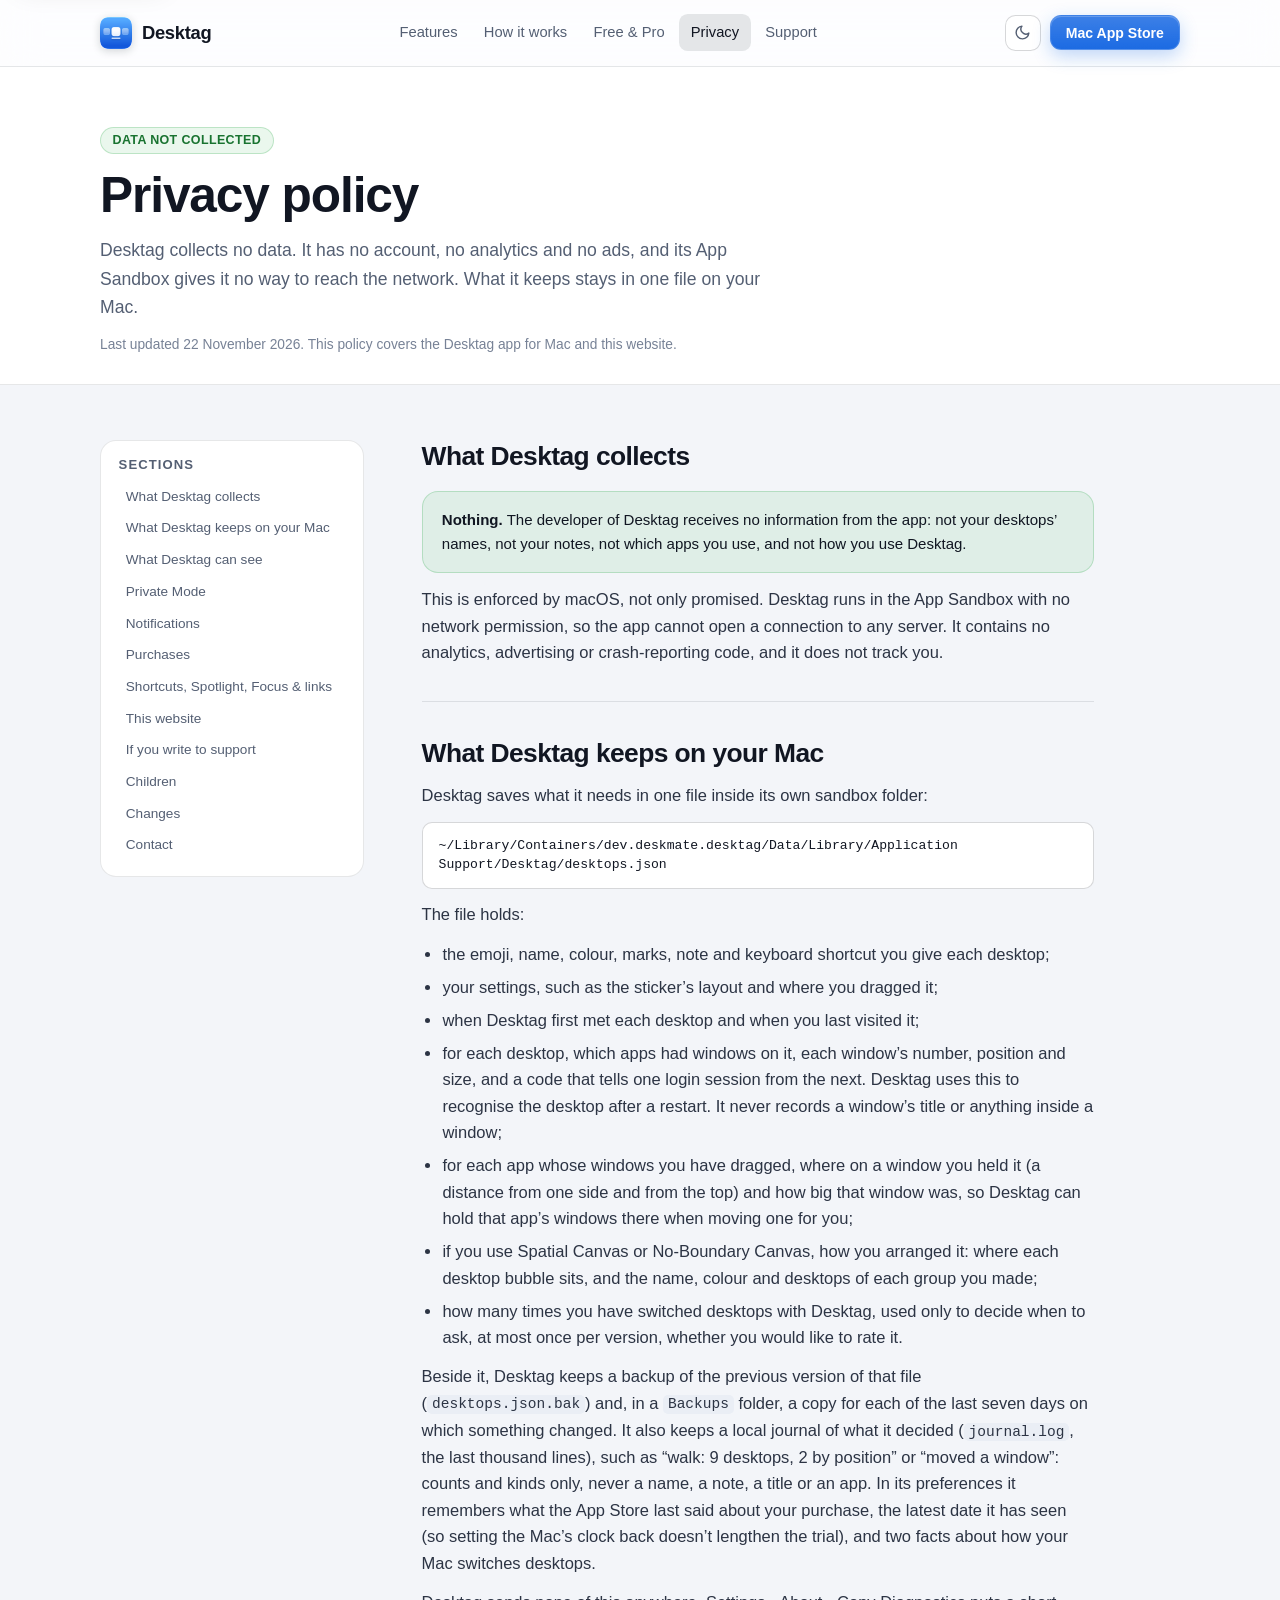
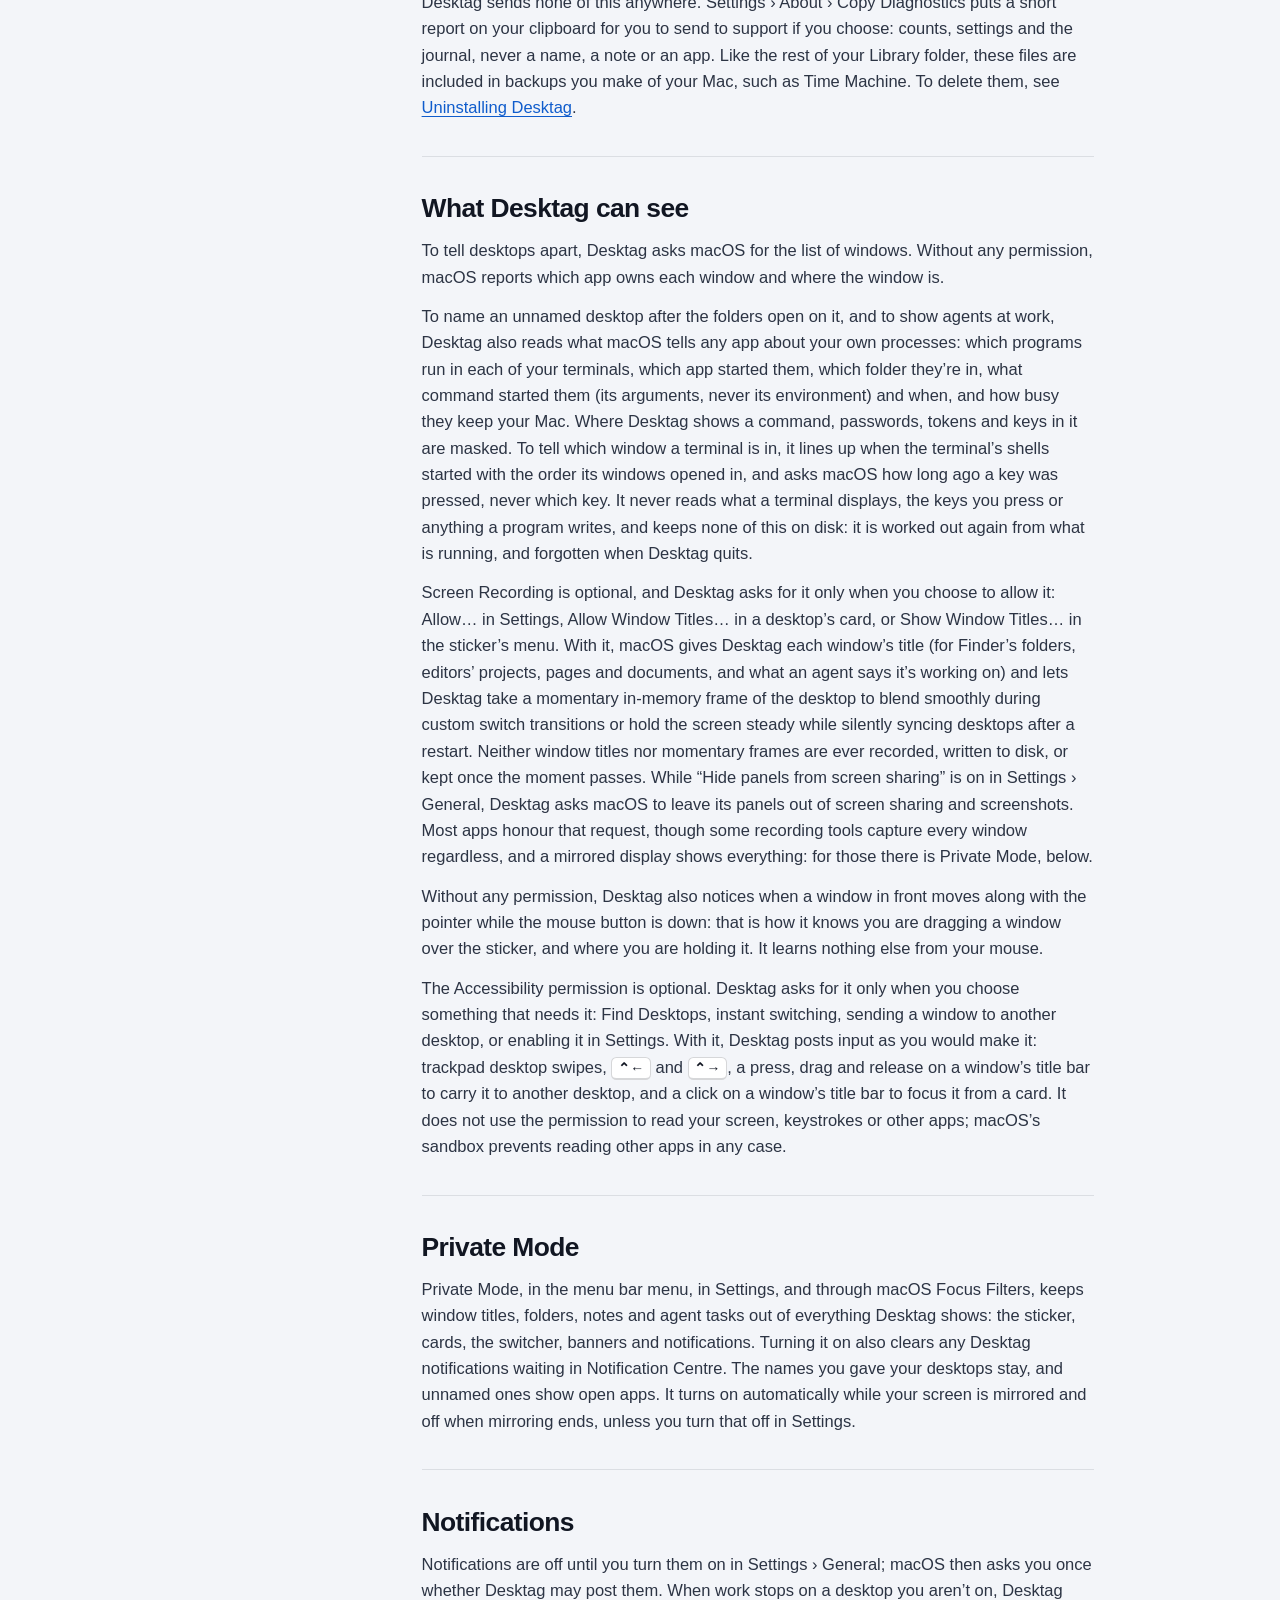
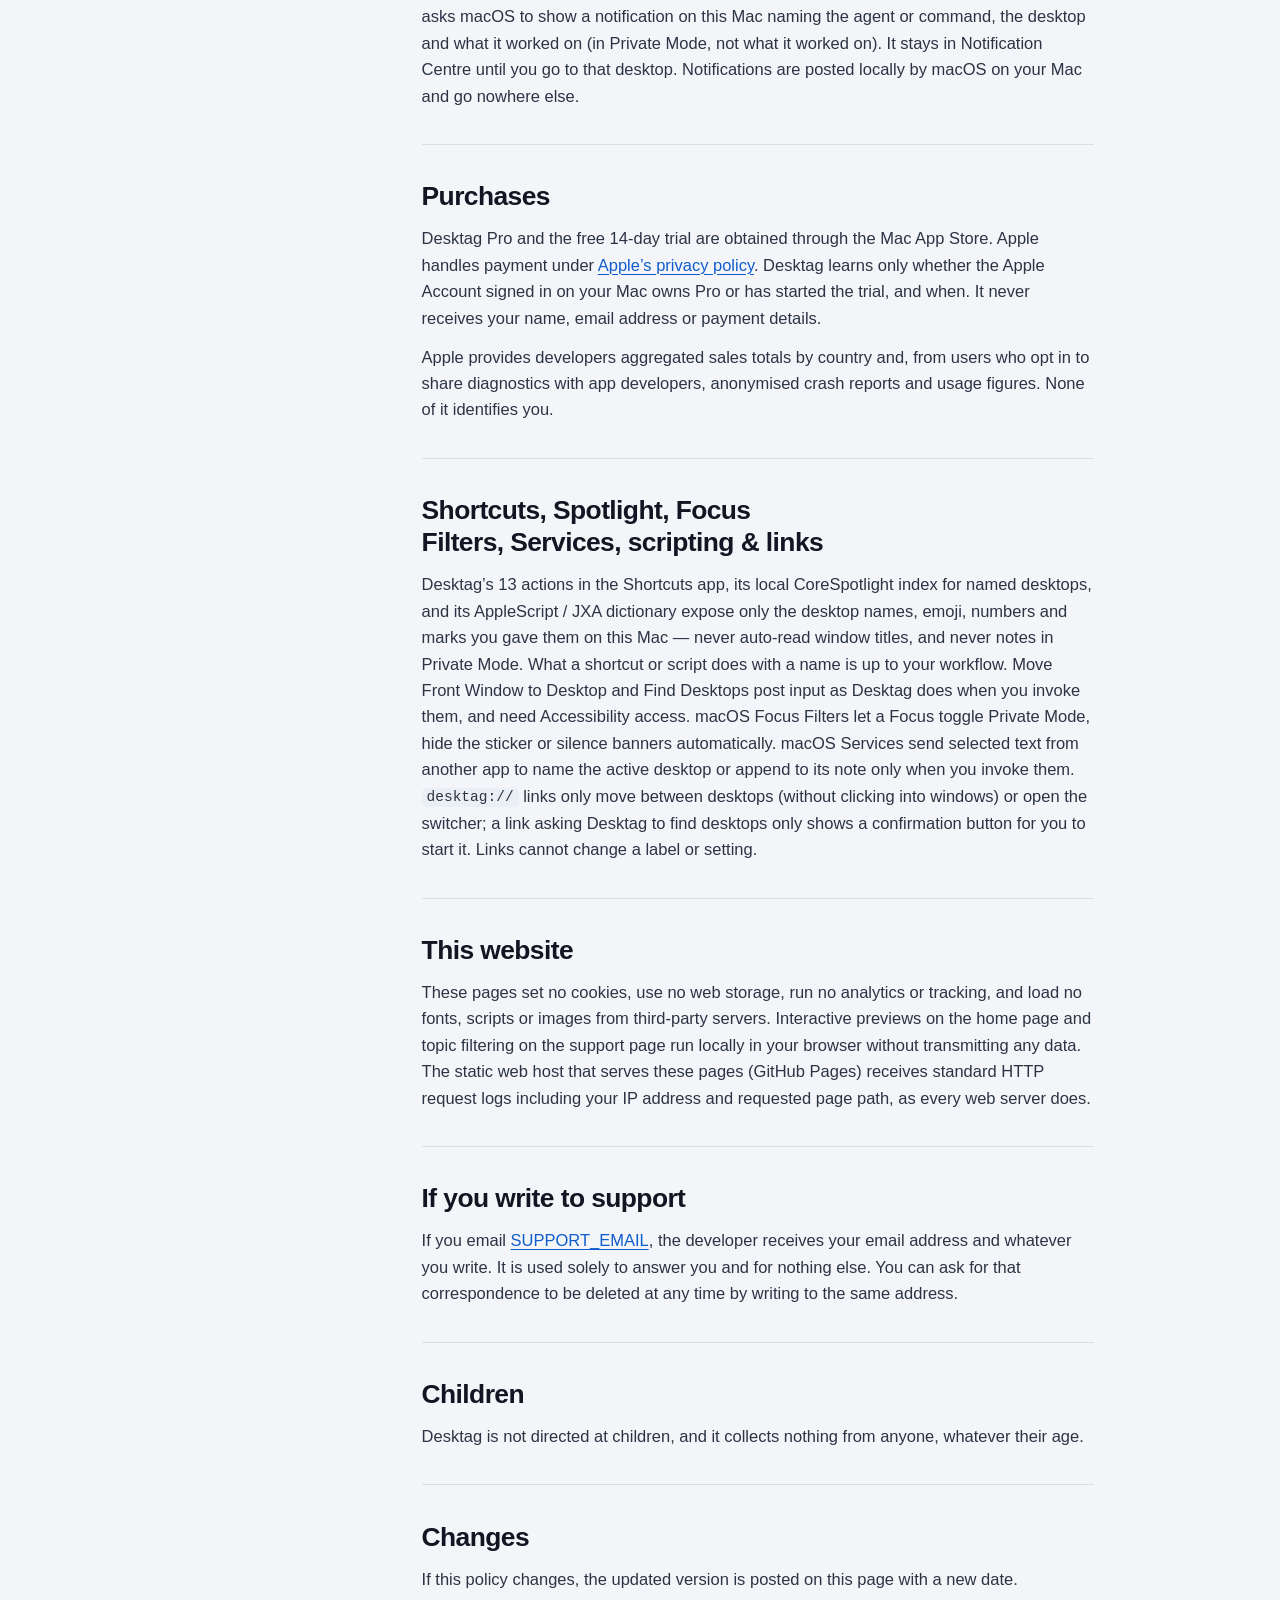
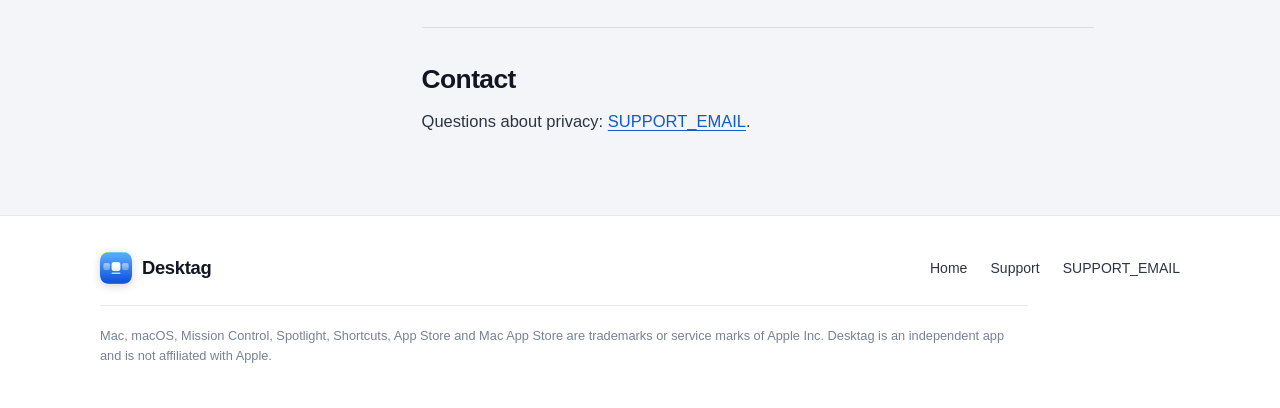
==== privacy.html @ 2c7b9ea5 "Initial Desktag marketing website for GitHub Pages" ====
<!doctype html>
<html lang="en-GB">
<head>
<meta charset="utf-8">
<meta name="viewport" content="width=device-width, initial-scale=1">
<title>Privacy policy — Desktag</title>
<meta name="description" content="Desktag collects no data. It runs in the macOS App Sandbox with no network permission; everything it keeps stays in one file on your Mac, and purchases are handled by Apple.">
<meta property="og:type" content="website">
<meta property="og:url" content="SITE_URL/privacy.html">
<meta property="og:title" content="Privacy policy — Desktag">
<meta property="og:description" content="Desktag collects no data. What it keeps stays on your Mac, and purchases are handled by Apple.">
<meta property="og:image" content="SITE_URL/assets/og.jpg">
<meta property="og:image:width" content="1200">
<meta property="og:image:height" content="630">
<meta name="twitter:card" content="summary_large_image">
<link rel="canonical" href="SITE_URL/privacy.html">
<link rel="icon" type="image/png" href="assets/favicon.png">
<link rel="apple-touch-icon" href="assets/apple-touch-icon.png">
<link rel="stylesheet" href="assets/css/styles.css">
</head>
<body>
<a class="skip-link" href="#main">Skip to content</a>

<header class="site-header">
  <div class="wrap header-inner">
    <a class="brand" href="index.html">
      <img src="assets/icon.png" alt="" width="32" height="32">
      <span>Desktag</span>
    </a>

    <nav class="site-nav" aria-label="Primary" data-site-nav>
      <ul>
        <li><a href="index.html#features">Features</a></li>
        <li><a href="index.html#how">How it works</a></li>
        <li><a href="index.html#pro">Free &amp; Pro</a></li>
        <li><a href="privacy.html" aria-current="page">Privacy</a></li>
        <li><a href="support.html">Support</a></li>
      </ul>
    </nav>

    <div class="header-actions">
      <button type="button" class="icon-btn" data-theme-toggle aria-label="Switch appearance"></button>
      <a class="btn btn-primary btn-sm header-cta" href="APP_STORE_URL">Mac App Store</a>
      <button type="button" class="icon-btn nav-toggle" data-nav-toggle aria-expanded="false" aria-label="Toggle menu">
        <svg width="18" height="18" viewBox="0 0 24 24" fill="none" stroke="currentColor" stroke-width="2" stroke-linecap="round" aria-hidden="true">
          <path d="M4 7h16M4 12h16M4 17h16"/>
        </svg>
      </button>
    </div>
  </div>
</header>

<main id="main">
  <section class="doc-hero">
    <div class="wrap">
      <div class="eyebrow-row">
        <span class="pill pill-free">Data Not Collected</span>
      </div>
      <h1>Privacy policy</h1>
      <p class="doc-lede">Desktag collects no data. It has no account, no analytics and no ads, and its App Sandbox gives it no way to reach the network. What it keeps stays in one file on your Mac.</p>
      <p class="doc-dated">Last updated 22 November 2026. This policy covers the Desktag app for Mac and this website.</p>
    </div>
  </section>

  <div class="wrap doc-layout">
    <aside class="doc-sidebar" aria-labelledby="privacy-toc">
      <h2 id="privacy-toc">Sections</h2>
      <ul>
        <li><a href="#collects">What Desktag collects</a></li>
        <li><a href="#keeps">What Desktag keeps on your Mac</a></li>
        <li><a href="#sees">What Desktag can see</a></li>
        <li><a href="#private-mode">Private Mode</a></li>
        <li><a href="#notifications">Notifications</a></li>
        <li><a href="#purchases">Purchases</a></li>
        <li><a href="#shortcuts">Shortcuts, Spotlight, Focus &amp; links</a></li>
        <li><a href="#website">This website</a></li>
        <li><a href="#email">If you write to support</a></li>
        <li><a href="#children">Children</a></li>
        <li><a href="#changes">Changes</a></li>
        <li><a href="#contact">Contact</a></li>
      </ul>
    </aside>

    <div class="prose">

      <section class="prose-section" id="collects">
        <h2>What Desktag collects</h2>
        <div class="callout-box">
          <strong>Nothing.</strong> The developer of Desktag receives no information from the app: not your desktops’ names, not your notes, not which apps you use, and not how you use Desktag.
        </div>
        <p>This is enforced by macOS, not only promised. Desktag runs in the App Sandbox with no network permission, so the app cannot open a connection to any server. It contains no analytics, advertising or crash-reporting code, and it does not track you.</p>
      </section>

      <section class="prose-section" id="keeps">
        <h2>What Desktag keeps on your Mac</h2>
        <p>Desktag saves what it needs in one file inside its own sandbox folder:</p>
        <code class="code-path">~/Library/Containers/dev.deskmate.desktag/Data/Library/Application Support/Desktag/desktops.json</code>
        <p>The file holds:</p>
        <ul>
          <li>the emoji, name, colour, marks, note and keyboard shortcut you give each desktop;</li>
          <li>your settings, such as the sticker’s layout and where you dragged it;</li>
          <li>when Desktag first met each desktop and when you last visited it;</li>
          <li>for each desktop, which apps had windows on it, each window’s number, position and size, and a code that tells one login session from the next. Desktag uses this to recognise the desktop after a restart. It never records a window’s title or anything inside a window;</li>
          <li>for each app whose windows you have dragged, where on a window you held it (a distance from one side and from the top) and how big that window was, so Desktag can hold that app’s windows there when moving one for you;</li>
          <li>if you use Spatial Canvas or No-Boundary Canvas, how you arranged it: where each desktop bubble sits, and the name, colour and desktops of each group you made;</li>
          <li>how many times you have switched desktops with Desktag, used only to decide when to ask, at most once per version, whether you would like to rate it.</li>
        </ul>
        <p>Beside it, Desktag keeps a backup of the previous version of that file (<code>desktops.json.bak</code>) and, in a <code>Backups</code> folder, a copy for each of the last seven days on which something changed. It also keeps a local journal of what it decided (<code>journal.log</code>, the last thousand lines), such as “walk: 9 desktops, 2 by position” or “moved a window”: counts and kinds only, never a name, a note, a title or an app. In its preferences it remembers what the App Store last said about your purchase, the latest date it has seen (so setting the Mac’s clock back doesn’t lengthen the trial), and two facts about how your Mac switches desktops.</p>
        <p>Desktag sends none of this anywhere. Settings › About › Copy Diagnostics puts a short report on your clipboard for you to send to support if you choose: counts, settings and the journal, never a name, a note or an app. Like the rest of your Library folder, these files are included in backups you make of your Mac, such as Time Machine. To delete them, see <a href="support.html#uninstall">Uninstalling Desktag</a>.</p>
      </section>

      <section class="prose-section" id="sees">
        <h2>What Desktag can see</h2>
        <p>To tell desktops apart, Desktag asks macOS for the list of windows. Without any permission, macOS reports which app owns each window and where the window is.</p>
        <p>To name an unnamed desktop after the folders open on it, and to show agents at work, Desktag also reads what macOS tells any app about your own processes: which programs run in each of your terminals, which app started them, which folder they’re in, what command started them (its arguments, never its environment) and when, and how busy they keep your Mac. Where Desktag shows a command, passwords, tokens and keys in it are masked. To tell which window a terminal is in, it lines up when the terminal’s shells started with the order its windows opened in, and asks macOS how long ago a key was pressed, never which key. It never reads what a terminal displays, the keys you press or anything a program writes, and keeps none of this on disk: it is worked out again from what is running, and forgotten when Desktag quits.</p>
        <p>Screen Recording is optional, and Desktag asks for it only when you choose to allow it: Allow… in Settings, Allow Window Titles… in a desktop’s card, or Show Window Titles… in the sticker’s menu. With it, macOS gives Desktag each window’s title (for Finder’s folders, editors’ projects, pages and documents, and what an agent says it’s working on) and lets Desktag take a momentary in-memory frame of the desktop to blend smoothly during custom switch transitions or hold the screen steady while silently syncing desktops after a restart. Neither window titles nor momentary frames are ever recorded, written to disk, or kept once the moment passes. While “Hide panels from screen sharing” is on in Settings › General, Desktag asks macOS to leave its panels out of screen sharing and screenshots. Most apps honour that request, though some recording tools capture every window regardless, and a mirrored display shows everything: for those there is Private Mode, below.</p>
        <p>Without any permission, Desktag also notices when a window in front moves along with the pointer while the mouse button is down: that is how it knows you are dragging a window over the sticker, and where you are holding it. It learns nothing else from your mouse.</p>
        <p>The Accessibility permission is optional. Desktag asks for it only when you choose something that needs it: Find Desktops, instant switching, sending a window to another desktop, or enabling it in Settings. With it, Desktag posts input as you would make it: trackpad desktop swipes, <kbd>⌃←</kbd> and <kbd>⌃→</kbd>, a press, drag and release on a window’s title bar to carry it to another desktop, and a click on a window’s title bar to focus it from a card. It does not use the permission to read your screen, keystrokes or other apps; macOS’s sandbox prevents reading other apps in any case.</p>
      </section>

      <section class="prose-section" id="private-mode">
        <h2>Private Mode</h2>
        <p>Private Mode, in the menu bar menu, in Settings, and through macOS Focus Filters, keeps window titles, folders, notes and agent tasks out of everything Desktag shows: the sticker, cards, the switcher, banners and notifications. Turning it on also clears any Desktag notifications waiting in Notification Centre. The names you gave your desktops stay, and unnamed ones show open apps. It turns on automatically while your screen is mirrored and off when mirroring ends, unless you turn that off in Settings.</p>
      </section>

      <section class="prose-section" id="notifications">
        <h2>Notifications</h2>
        <p>Notifications are off until you turn them on in Settings › General; macOS then asks you once whether Desktag may post them. When work stops on a desktop you aren’t on, Desktag asks macOS to show a notification on this Mac naming the agent or command, the desktop and what it worked on (in Private Mode, not what it worked on). It stays in Notification Centre until you go to that desktop. Notifications are posted locally by macOS on your Mac and go nowhere else.</p>
      </section>

      <section class="prose-section" id="purchases">
        <h2>Purchases</h2>
        <p>Desktag Pro and the free 14-day trial are obtained through the Mac App Store. Apple handles payment under <a href="https://www.apple.com/legal/privacy/">Apple’s privacy policy</a>. Desktag learns only whether the Apple Account signed in on your Mac owns Pro or has started the trial, and when. It never receives your name, email address or payment details.</p>
        <p>Apple provides developers aggregated sales totals by country and, from users who opt in to share diagnostics with app developers, anonymised crash reports and usage figures. None of it identifies you.</p>
      </section>

      <section class="prose-section" id="shortcuts">
        <h2>Shortcuts, Spotlight, Focus Filters, Services, scripting &amp; links</h2>
        <p>Desktag’s 13 actions in the Shortcuts app, its local CoreSpotlight index for named desktops, and its AppleScript / JXA dictionary expose only the desktop names, emoji, numbers and marks you gave them on this Mac — never auto-read window titles, and never notes in Private Mode. What a shortcut or script does with a name is up to your workflow. Move Front Window to Desktop and Find Desktops post input as Desktag does when you invoke them, and need Accessibility access. macOS Focus Filters let a Focus toggle Private Mode, hide the sticker or silence banners automatically. macOS Services send selected text from another app to name the active desktop or append to its note only when you invoke them. <code>desktag://</code> links only move between desktops (without clicking into windows) or open the switcher; a link asking Desktag to find desktops only shows a confirmation button for you to start it. Links cannot change a label or setting.</p>
      </section>

      <section class="prose-section" id="website">
        <h2>This website</h2>
        <p>These pages set no cookies, use no web storage, run no analytics or tracking, and load no fonts, scripts or images from third-party servers. Interactive previews on the home page and topic filtering on the support page run locally in your browser without transmitting any data. The static web host that serves these pages (GitHub Pages) receives standard HTTP request logs including your IP address and requested page path, as every web server does.</p>
      </section>

      <section class="prose-section" id="email">
        <h2>If you write to support</h2>
        <p>If you email <a href="mailto:SUPPORT_EMAIL">SUPPORT_EMAIL</a>, the developer receives your email address and whatever you write. It is used solely to answer you and for nothing else. You can ask for that correspondence to be deleted at any time by writing to the same address.</p>
      </section>

      <section class="prose-section" id="children">
        <h2>Children</h2>
        <p>Desktag is not directed at children, and it collects nothing from anyone, whatever their age.</p>
      </section>

      <section class="prose-section" id="changes">
        <h2>Changes</h2>
        <p>If this policy changes, the updated version is posted on this page with a new date.</p>
      </section>

      <section class="prose-section" id="contact">
        <h2>Contact</h2>
        <p>Questions about privacy: <a href="mailto:SUPPORT_EMAIL">SUPPORT_EMAIL</a>.</p>
      </section>

    </div>
  </div>
</main>

<footer class="site-footer">
  <div class="wrap">
    <div class="footer-top">
      <a class="brand" href="index.html">
        <img src="assets/icon.png" alt="" width="28" height="28">
        <span>Desktag</span>
      </a>
      <ul class="footer-links">
        <li><a href="index.html">Home</a></li>
        <li><a href="support.html">Support</a></li>
        <li><a href="mailto:SUPPORT_EMAIL">SUPPORT_EMAIL</a></li>
      </ul>
    </div>
    <p class="footer-legal">
      Mac, macOS, Mission Control, Spotlight, Shortcuts, App Store and Mac App Store are trademarks or service marks of Apple Inc. Desktag is an independent app and is not affiliated with Apple.
    </p>
  </div>
</footer>

<script src="assets/js/main.js" defer></script>
</body>
</html>
---- assets/css/styles.css ----
/* Desktag Marketing Site — Native macOS design system.
   Zero external fonts, zero external scripts, zero tracking.
   Palette calibrated directly from App/UI/Theme.swift (WCAG AA+ contrast). */

:root {
  color-scheme: light dark;

  /* Core surfaces — Light studio appearance */
  --bg: #f3f5f9;
  --bg-subtle: #eaeef5;
  --surface: #ffffff;
  --surface-elevated: rgba(255, 255, 255, 0.88);
  --glass: rgba(255, 255, 255, 0.82);
  --glass-strong: rgba(250, 251, 254, 0.92);
  --ink: #111622;
  --ink-soft: #2c3444;
  --muted: #545f73;
  --faint: #778296;
  --line: rgba(17, 22, 34, 0.10);
  --line-strong: rgba(17, 22, 34, 0.17);
  --rim-top: rgba(255, 255, 255, 0.85);
  --shadow-sm: 0 1px 2px rgba(15, 23, 42, 0.05), 0 4px 12px rgba(15, 23, 42, 0.05);
  --shadow-md: 0 8px 28px rgba(15, 23, 42, 0.09), 0 1px 3px rgba(15, 23, 42, 0.06);
  --shadow-lg: 0 22px 60px rgba(15, 23, 42, 0.16), 0 4px 16px rgba(15, 23, 42, 0.08);

  /* Brand & interactive tokens */
  --brand: #2980f5;
  --brand-lit: #1c6be3;
  --brand-hover: #1459c7;
  --brand-text: #0f5ccc;
  --brand-wash: rgba(41, 128, 245, 0.09);
  --brand-border: rgba(41, 128, 245, 0.24);
  --green-wash: rgba(56, 173, 84, 0.10);
  --green-border: rgba(56, 173, 84, 0.26);
  --green-text: #197330;

  /* Exact 9 Desktag desktop colours (App/UI/Theme.swift) */
  --c-red: #eb423d;     --lit-red: #cc2926;
  --c-orange: #f58521;  --lit-orange: #c44a03;
  --c-yellow: #edb81a;  --lit-yellow: #f0ba1f;
  --c-green: #38ad54;   --lit-green: #1a8036;
  --c-mint: #1ab3a3;    --lit-mint: #057d70;
  --c-blue: #2980f5;    --lit-blue: #1c6be3;
  --c-indigo: #5e5cdb;  --lit-indigo: #544fd4;
  --c-purple: #a357db;  --lit-purple: #8c40c9;
  --c-pink: #ed4d8f;    --lit-pink: #c9296e;

  /* Typography — Apple-first native stack */
  --font-ui: -apple-system, BlinkMacSystemFont, "SF Pro Text", "Segoe UI", Roboto, "Helvetica Neue", Arial, sans-serif;
  --font-display: ui-rounded, "SF Pro Rounded", -apple-system, BlinkMacSystemFont, "SF Pro Display", "Segoe UI", sans-serif;
  --font-mono: ui-monospace, "SF Mono", Menlo, Consolas, monospace;

  /* Layout rhythm */
  --container: 72rem;
  --measure: 42rem;
  --gutter: clamp(1.15rem, 4vw, 2.25rem);
  --radius-sm: 0.625rem;
  --radius-md: 1rem;
  --radius-lg: 1.375rem;
  --radius-xl: 1.75rem;
}

@media (prefers-color-scheme: dark) {
  :root:not([data-theme="light"]) {
    --bg: #0b0e14;
    --bg-subtle: #111620;
    --surface: #141a24;
    --surface-elevated: rgba(24, 31, 44, 0.88);
    --glass: rgba(18, 22, 30, 0.80);
    --glass-strong: rgba(20, 25, 35, 0.92);
    --ink: #f1f4f9;
    --ink-soft: #d5dce7;
    --muted: #98a4b8;
    --faint: #738096;
    --line: rgba(255, 255, 255, 0.10);
    --line-strong: rgba(255, 255, 255, 0.18);
    --rim-top: rgba(255, 255, 255, 0.16);
    --shadow-sm: 0 1px 2px rgba(0, 0, 0, 0.35), 0 4px 12px rgba(0, 0, 0, 0.25);
    --shadow-md: 0 12px 32px rgba(0, 0, 0, 0.42), 0 2px 6px rgba(0, 0, 0, 0.28);
    --shadow-lg: 0 28px 70px rgba(0, 0, 0, 0.58), 0 6px 20px rgba(0, 0, 0, 0.35);

    --brand-text: #78b0ff;
    --brand-wash: rgba(41, 128, 245, 0.15);
    --brand-border: rgba(120, 176, 255, 0.28);
    --green-wash: rgba(56, 173, 84, 0.15);
    --green-border: rgba(115, 217, 133, 0.26);
    --green-text: #73d985;
  }
}

:root[data-theme="dark"] {
  color-scheme: dark;
  --bg: #0b0e14;
  --bg-subtle: #111620;
  --surface: #141a24;
  --surface-elevated: rgba(24, 31, 44, 0.88);
  --glass: rgba(18, 22, 30, 0.80);
  --glass-strong: rgba(20, 25, 35, 0.92);
  --ink: #f1f4f9;
  --ink-soft: #d5dce7;
  --muted: #98a4b8;
  --faint: #738096;
  --line: rgba(255, 255, 255, 0.10);
  --line-strong: rgba(255, 255, 255, 0.18);
  --rim-top: rgba(255, 255, 255, 0.16);
  --shadow-sm: 0 1px 2px rgba(0, 0, 0, 0.35), 0 4px 12px rgba(0, 0, 0, 0.25);
  --shadow-md: 0 12px 32px rgba(0, 0, 0, 0.42), 0 2px 6px rgba(0, 0, 0, 0.28);
  --shadow-lg: 0 28px 70px rgba(0, 0, 0, 0.58), 0 6px 20px rgba(0, 0, 0, 0.35);

  --brand-text: #78b0ff;
  --brand-wash: rgba(41, 128, 245, 0.15);
  --brand-border: rgba(120, 176, 255, 0.28);
  --green-wash: rgba(56, 173, 84, 0.15);
  --green-border: rgba(115, 217, 133, 0.26);
  --green-text: #73d985;
}

:root[data-theme="light"] {
  color-scheme: light;
}

/* Base reset */

*,
*::before,
*::after {
  box-sizing: border-box;
}

html {
  font-size: 100%;
  -webkit-text-size-adjust: 100%;
  text-size-adjust: 100%;
  scroll-behavior: smooth;
  scroll-padding-top: 5.25rem;
}

body {
  margin: 0;
  background: var(--bg);
  color: var(--ink);
  font-family: var(--font-ui);
  font-size: 1.03125rem;
  line-height: 1.6;
  -webkit-font-smoothing: antialiased;
  -moz-osx-font-smoothing: grayscale;
  overflow-x: clip;
}

h1, h2, h3, h4 {
  font-family: var(--font-display);
  font-weight: 700;
  line-height: 1.1;
  letter-spacing: -0.022em;
  margin: 0;
  color: var(--ink);
  text-wrap: balance;
}

p, ul, ol, dl, figure, table, blockquote {
  margin: 0;
}

img {
  max-width: 100%;
  display: block;
}

a {
  color: var(--brand-text);
  text-underline-offset: 0.2em;
  text-decoration-thickness: 0.06em;
}
a:hover {
  text-decoration-thickness: 0.12em;
}

button {
  font: inherit;
  color: inherit;
}

:focus-visible {
  outline: 2.5px solid var(--brand);
  outline-offset: 3px;
  border-radius: 6px;
}

kbd {
  display: inline-block;
  font-family: var(--font-display);
  font-size: 0.84em;
  font-weight: 600;
  line-height: 1.25;
  padding: 0.1em 0.42em;
  border: 1px solid var(--line-strong);
  border-bottom-width: 2px;
  border-radius: 0.4em;
  background: var(--surface);
  color: var(--ink);
  white-space: nowrap;
}

code {
  font-family: var(--font-mono);
  font-size: 0.88em;
  padding: 0.08em 0.34em;
  border-radius: 0.35em;
  background: var(--bg-subtle);
  overflow-wrap: anywhere;
}

.sr-only {
  position: absolute;
  width: 1px;
  height: 1px;
  margin: -1px;
  padding: 0;
  overflow: hidden;
  clip-path: inset(50%);
  white-space: nowrap;
  border: 0;
}

.skip-link {
  position: fixed;
  left: 1rem;
  top: -4rem;
  z-index: 200;
  padding: 0.6rem 1rem;
  border-radius: var(--radius-sm);
  background: var(--brand-lit);
  color: #fff;
  font-weight: 600;
  text-decoration: none;
  box-shadow: var(--shadow-md);
}
.skip-link:focus {
  top: 0.85rem;
}

.wrap {
  max-width: var(--container);
  margin-inline: auto;
  padding-inline: var(--gutter);
}

.wrap-narrow {
  max-width: 58rem;
  margin-inline: auto;
  padding-inline: var(--gutter);
}

/* Badges & Pills */

.pill {
  display: inline-flex;
  align-items: center;
  gap: 0.4rem;
  max-width: 100%;
  padding: 0.28rem 0.72rem;
  border-radius: 999px;
  font-family: var(--font-display);
  font-size: 0.78rem;
  font-weight: 700;
  letter-spacing: 0.03em;
  text-transform: uppercase;
  line-height: 1.25;
}

.pill-brand {
  background: var(--brand-wash);
  border: 1px solid var(--brand-border);
  color: var(--brand-text);
}

.pill-free {
  background: var(--green-wash);
  border: 1px solid var(--green-border);
  color: var(--green-text);
}

.pill-muted {
  background: var(--surface);
  border: 1px solid var(--line);
  color: var(--muted);
}

.eyebrow-row {
  display: flex;
  flex-wrap: wrap;
  align-items: center;
  gap: 0.55rem;
  margin-bottom: 0.85rem;
}

.eyebrow {
  font-family: var(--font-display);
  font-size: 0.78rem;
  font-weight: 700;
  letter-spacing: 0.09em;
  text-transform: uppercase;
  color: var(--muted);
}

/* Buttons */

.btn {
  display: inline-flex;
  align-items: center;
  justify-content: center;
  gap: 0.52rem;
  padding: 0.8rem 1.35rem;
  border-radius: 0.85rem;
  font-family: var(--font-display);
  font-weight: 700;
  font-size: 0.98rem;
  line-height: 1.15;
  text-decoration: none;
  border: 1px solid transparent;
  cursor: pointer;
  transition: transform 0.14s ease, background-color 0.16s ease, border-color 0.16s ease, box-shadow 0.16s ease;
}
.btn:active {
  transform: scale(0.98);
}

.btn-primary {
  background: linear-gradient(180deg, rgba(255, 255, 255, 0.14), rgba(255, 255, 255, 0)), var(--brand-lit);
  color: #ffffff;
  border-color: rgba(255, 255, 255, 0.14);
  box-shadow: 0 6px 18px rgba(28, 107, 227, 0.28), inset 0 1px 0 rgba(255, 255, 255, 0.22);
}
.btn-primary:hover {
  background: linear-gradient(180deg, rgba(255, 255, 255, 0.18), rgba(255, 255, 255, 0)), var(--brand-hover);
  box-shadow: 0 8px 22px rgba(28, 107, 227, 0.36), inset 0 1px 0 rgba(255, 255, 255, 0.26);
  text-decoration: none;
}

.btn-secondary {
  background: var(--surface);
  color: var(--ink);
  border-color: var(--line-strong);
  box-shadow: var(--shadow-sm);
}
.btn-secondary:hover {
  background: var(--bg-subtle);
  text-decoration: none;
}

.btn-sm {
  padding: 0.52rem 0.95rem;
  font-size: 0.88rem;
  border-radius: 0.7rem;
}

/* Sticky Header */

.site-header {
  position: sticky;
  top: 0;
  z-index: 90;
  background: var(--glass);
  border-bottom: 1px solid var(--line);
}

@supports ((backdrop-filter: blur(1px)) or (-webkit-backdrop-filter: blur(1px))) {
  .site-header {
    -webkit-backdrop-filter: blur(20px) saturate(1.6);
    backdrop-filter: blur(20px) saturate(1.6);
  }
}

.header-inner {
  display: flex;
  align-items: center;
  justify-content: space-between;
  gap: 1rem;
  min-height: 4.1rem;
}

.brand {
  display: inline-flex;
  align-items: center;
  gap: 0.62rem;
  color: var(--ink);
  text-decoration: none;
  font-family: var(--font-display);
  font-weight: 700;
  font-size: 1.15rem;
  letter-spacing: -0.015em;
  flex-shrink: 0;
}
.brand:hover {
  text-decoration: none;
}
.brand img {
  width: 2rem;
  height: 2rem;
  border-radius: 22.5%;
  box-shadow: 0 2px 8px rgba(17, 22, 34, 0.18);
}

.site-nav {
  display: flex;
  align-items: center;
}

.site-nav ul {
  display: flex;
  align-items: center;
  gap: 0.2rem;
  padding: 0;
  list-style: none;
}

.site-nav a {
  display: inline-block;
  padding: 0.42rem 0.72rem;
  border-radius: 0.55rem;
  color: var(--muted);
  font-size: 0.92rem;
  font-weight: 500;
  text-decoration: none;
  transition: color 0.14s ease, background-color 0.14s ease;
}
.site-nav a:hover,
.site-nav a[aria-current="page"] {
  color: var(--ink);
  background: var(--line);
}

.header-actions {
  display: flex;
  align-items: center;
  gap: 0.55rem;
}

.icon-btn {
  display: inline-grid;
  place-items: center;
  width: 2.25rem;
  height: 2.25rem;
  padding: 0;
  border-radius: 0.65rem;
  border: 1px solid var(--line-strong);
  background: var(--surface);
  color: var(--muted);
  cursor: pointer;
  transition: color 0.14s ease, background-color 0.14s ease, border-color 0.14s ease;
}
.icon-btn:hover {
  color: var(--ink);
  background: var(--bg-subtle);
}

.nav-toggle {
  display: none;
}

@media (max-width: 56rem) {
  .site-nav {
    display: none;
    position: absolute;
    inset-inline: 0;
    top: 100%;
    padding: 0.75rem var(--gutter) 1rem;
    background: var(--glass-strong);
    border-bottom: 1px solid var(--line);
    box-shadow: var(--shadow-md);
  }
  .site-nav.is-open {
    display: block;
  }
  .site-nav ul {
    flex-direction: column;
    align-items: stretch;
    gap: 0.2rem;
  }
  .site-nav a {
    padding: 0.65rem 0.75rem;
    font-size: 1rem;
  }
  .nav-toggle {
    display: inline-grid;
  }
  .header-cta {
    display: none;
  }
}

/* Hero Section */

.hero {
  position: relative;
  padding-block: clamp(2.4rem, 5.5vw, 4.4rem) clamp(2.4rem, 5vw, 3.8rem);
}

.hero::before {
  content: "";
  position: absolute;
  inset: 0 0 auto 0;
  height: 36rem;
  pointer-events: none;
  z-index: -1;
  background:
    radial-gradient(60% 55% at 50% 0%, rgba(41, 128, 245, 0.12), transparent 72%),
    radial-gradient(35% 40% at 85% 18%, rgba(163, 87, 219, 0.08), transparent 70%);
}

.hero-copy {
  text-align: center;
  max-width: 48rem;
  margin-inline: auto;
}

.hero-badges {
  display: inline-flex;
  flex-wrap: wrap;
  justify-content: center;
  gap: 0.45rem;
  margin-bottom: 1.25rem;
}

.hero h1 {
  font-size: clamp(2.55rem, 6.2vw, 4.55rem);
  line-height: 1.03;
  letter-spacing: -0.032em;
}

.hero-lede {
  margin: 1.25rem auto 0;
  max-width: 40rem;
  font-size: clamp(1.06rem, 2vw, 1.24rem);
  line-height: 1.5;
  color: var(--muted);
}

.hero-cta-row {
  display: flex;
  flex-wrap: wrap;
  justify-content: center;
  align-items: center;
  gap: 0.75rem;
  margin-top: 1.8rem;
}

.hero-pricing-note {
  margin: 1rem auto 0;
  max-width: 39rem;
  font-size: 0.875rem;
  line-height: 1.5;
  color: var(--muted);
}

/* Interactive macOS Stage in Hero */

.stage-shell {
  margin-top: clamp(2rem, 4.5vw, 3rem);
}

.stage-toolbar {
  display: flex;
  flex-wrap: wrap;
  align-items: center;
  justify-content: space-between;
  gap: 0.65rem 1rem;
  margin-bottom: 0.85rem;
}

.layout-tabs {
  display: inline-flex;
  flex-wrap: wrap;
  align-items: center;
  gap: 0.25rem;
  padding: 0.28rem;
  border-radius: 0.85rem;
  background: var(--surface);
  border: 1px solid var(--line);
  box-shadow: var(--shadow-sm);
}

.layout-tab {
  display: inline-flex;
  align-items: center;
  gap: 0.35rem;
  padding: 0.38rem 0.72rem;
  border: 0;
  border-radius: 0.62rem;
  background: transparent;
  color: var(--muted);
  font-family: var(--font-display);
  font-size: 0.84rem;
  font-weight: 600;
  cursor: pointer;
  transition: background-color 0.14s ease, color 0.14s ease;
}
.layout-tab:hover {
  color: var(--ink);
  background: var(--line);
}
.layout-tab[aria-pressed="true"] {
  background: var(--brand-lit);
  color: #ffffff;
  box-shadow: 0 2px 8px rgba(28, 107, 227, 0.3);
}

.tab-pro-tag {
  font-size: 0.62rem;
  font-weight: 800;
  letter-spacing: 0.04em;
  padding: 0.08rem 0.34rem;
  border-radius: 999px;
  background: var(--brand-wash);
  color: var(--brand-text);
}
.layout-tab[aria-pressed="true"] .tab-pro-tag {
  background: rgba(255, 255, 255, 0.22);
  color: #ffffff;
}

.stage-shortcuts {
  display: flex;
  align-items: center;
  gap: 0.5rem;
}

.switcher-trigger {
  display: inline-flex;
  align-items: center;
  gap: 0.45rem;
  padding: 0.45rem 0.82rem;
  border-radius: 0.72rem;
  border: 1px solid var(--line-strong);
  background: var(--surface);
  color: var(--ink);
  font-family: var(--font-display);
  font-size: 0.84rem;
  font-weight: 600;
  cursor: pointer;
  box-shadow: var(--shadow-sm);
  transition: background-color 0.14s ease, border-color 0.14s ease;
}
.switcher-trigger:hover {
  background: var(--bg-subtle);
  border-color: var(--brand-border);
}

/* The macOS Screen Frame */

.mac-screen {
  --desk-accent: var(--c-orange);
  --desk-lit: var(--lit-orange);
  position: relative;
  overflow: hidden;
  min-height: 29.5rem;
  border-radius: var(--radius-xl);
  border: 1px solid rgba(255, 255, 255, 0.16);
  box-shadow: var(--shadow-lg), inset 0 1px 0 rgba(255, 255, 255, 0.22);
  background:
    radial-gradient(75% 75% at 22% 18%, color-mix(in srgb, var(--desk-accent) 44%, #101726), transparent 68%),
    radial-gradient(65% 70% at 84% 78%, color-mix(in srgb, var(--desk-lit) 38%, #0e1320), transparent 68%),
    linear-gradient(155deg, #131b2b 0%, #0d121d 55%, #121824 100%);
  color: #f4f7fb;
  transition: background 0.32s ease;
  user-select: none;
}

/* Subtle horizon ridge silhouette like macOS wallpapers */
.mac-screen::after {
  content: "";
  position: absolute;
  inset: auto -10% -26% -10%;
  height: 55%;
  pointer-events: none;
  background:
    radial-gradient(50% 60% at 28% 72%, rgba(255, 255, 255, 0.08), transparent 65%),
    radial-gradient(55% 65% at 75% 85%, color-mix(in srgb, var(--desk-accent) 26%, transparent), transparent 65%);
}

/* macOS Menu Bar inside Stage */

.mac-menubar {
  position: relative;
  z-index: 10;
  display: flex;
  align-items: center;
  justify-content: space-between;
  gap: 0.75rem;
  height: 2.1rem;
  padding-inline: 1rem;
  background: rgba(15, 19, 28, 0.68);
  border-bottom: 1px solid rgba(255, 255, 255, 0.10);
  font-size: 0.78rem;
  font-weight: 500;
  color: rgba(255, 255, 255, 0.90);
}

@supports ((backdrop-filter: blur(1px)) or (-webkit-backdrop-filter: blur(1px))) {
  .mac-menubar {
    -webkit-backdrop-filter: blur(16px) saturate(1.4);
    backdrop-filter: blur(16px) saturate(1.4);
  }
}

.mac-menu-left,
.mac-menu-right {
  display: flex;
  align-items: center;
  gap: 0.9rem;
  min-width: 0;
}

.mac-menu-app {
  font-weight: 700;
  color: #ffffff;
}

.mac-menu-dim {
  color: rgba(255, 255, 255, 0.68);
}

.mac-desktag-status {
  display: inline-flex;
  align-items: center;
  gap: 0.36rem;
  padding: 0.12rem 0.5rem 0.12rem 0.2rem;
  border-radius: 999px;
  background: rgba(255, 255, 255, 0.13);
  border: 1px solid rgba(255, 255, 255, 0.14);
  font-family: var(--font-display);
  font-weight: 600;
  font-size: 0.75rem;
  color: #ffffff;
  white-space: nowrap;
}

.mac-status-num {
  position: relative;
  display: grid;
  place-items: center;
  width: 1.15rem;
  height: 1.15rem;
  border-radius: 50%;
  background: var(--desk-lit);
  color: #ffffff;
  font-size: 0.66rem;
  font-weight: 800;
}

.mac-status-dot {
  position: absolute;
  top: -2px;
  right: -2px;
  width: 6px;
  height: 6px;
  border-radius: 50%;
  background: #f58521;
  border: 1px solid #10151f;
}

/* Mock Background Windows */

.mac-windows {
  position: absolute;
  inset: 2.1rem 0 0 0;
  pointer-events: none;
  overflow: hidden;
}

.mock-win {
  position: absolute;
  border-radius: 0.78rem;
  background: rgba(20, 24, 34, 0.76);
  border: 1px solid rgba(255, 255, 255, 0.12);
  box-shadow: 0 18px 42px rgba(0, 0, 0, 0.42);
  overflow: hidden;
  opacity: 0;
  transform: translateY(8px) scale(0.985);
  transition: opacity 0.24s ease, transform 0.24s ease;
}

.mock-win.is-active {
  opacity: 1;
  transform: translateY(0) scale(1);
}

.mock-win-bar {
  display: flex;
  align-items: center;
  gap: 0.4rem;
  height: 1.75rem;
  padding-inline: 0.65rem;
  background: rgba(255, 255, 255, 0.05);
  border-bottom: 1px solid rgba(255, 255, 255, 0.08);
  font-size: 0.68rem;
  color: rgba(255, 255, 255, 0.65);
}

.mock-dots {
  display: inline-flex;
  gap: 0.28rem;
}
.mock-dots i {
  width: 0.5rem;
  height: 0.5rem;
  border-radius: 50%;
  display: block;
}
.mock-dots i:nth-child(1) { background: #ff5f57; }
.mock-dots i:nth-child(2) { background: #febc2e; }
.mock-dots i:nth-child(3) { background: #28c840; }

.mock-win-title {
  margin-inline: auto;
  padding-right: 1.6rem;
  white-space: nowrap;
  overflow: hidden;
  text-overflow: ellipsis;
}

.mock-win-body {
  padding: 0.75rem 0.9rem;
  font-family: var(--font-mono);
  font-size: 0.68rem;
  line-height: 1.55;
  color: rgba(226, 232, 240, 0.75);
}

.mock-line-ok { color: #5bd97a; }
.mock-line-accent { color: #7bb6ff; }
.mock-line-warn { color: #f6b352; }
.mock-line-dim { color: rgba(255, 255, 255, 0.42); }

/* Stage Interactive Workspace Area */

.mac-workspace {
  position: relative;
  z-index: 4;
  min-height: 27.4rem;
  padding: 1rem 1.25rem 1.5rem;
  display: flex;
  flex-direction: column;
  align-items: center;
}

/* Desktag Floating Sticker — Bar / Stack / Pill / Edge / Canvas / Freeform */

.sticker-plate {
  position: relative;
  display: inline-flex;
  align-items: center;
  gap: 0.2rem;
  padding: 0.34rem;
  max-width: 100%;
  border-radius: 999px;
  background: rgba(21, 25, 34, 0.88);
  border: 1px solid rgba(255, 255, 255, 0.16);
  box-shadow: 0 14px 36px rgba(0, 0, 0, 0.44), inset 0 1px 0 rgba(255, 255, 255, 0.16);
}

@supports ((backdrop-filter: blur(1px)) or (-webkit-backdrop-filter: blur(1px))) {
  .sticker-plate,
  .arrival-card,
  .hover-card,
  .done-banner,
  .canvas-board,
  .freeform-pill,
  .switcher-modal {
    -webkit-backdrop-filter: blur(22px) saturate(1.5);
    backdrop-filter: blur(22px) saturate(1.5);
  }
}

.sticker-plate.is-stack {
  flex-direction: column;
  align-items: stretch;
  border-radius: 1.1rem;
  padding: 0.42rem;
  min-width: 13.5rem;
  align-self: flex-start;
  margin-left: 0.4rem;
}

.sticker-plate.is-pill {
  align-self: flex-end;
  margin-right: 0.4rem;
}

.sticker-tag {
  position: relative;
  display: inline-flex;
  align-items: center;
  gap: 0.42rem;
  height: 2.3rem;
  padding: 0 0.72rem 0 0.28rem;
  border: 0;
  border-radius: 999px;
  background: transparent;
  color: rgba(241, 244, 249, 0.84);
  font-family: var(--font-ui);
  font-size: 0.86rem;
  font-weight: 500;
  white-space: nowrap;
  cursor: pointer;
  transition: background-color 0.14s ease, color 0.14s ease, box-shadow 0.16s ease;
}

.sticker-tag:hover {
  background: rgba(255, 255, 255, 0.10);
  color: #ffffff;
}

.sticker-tag[aria-pressed="true"] {
  background: linear-gradient(180deg, rgba(255, 255, 255, 0.22), rgba(255, 255, 255, 0)), var(--tag-lit);
  color: #ffffff;
  font-weight: 600;
  box-shadow: 0 0 18px color-mix(in srgb, var(--tag-color) 52%, transparent), inset 0 1px 0 rgba(255, 255, 255, 0.26);
}

.tag-badge {
  position: relative;
  display: grid;
  place-items: center;
  flex: none;
  width: 1.65rem;
  height: 1.65rem;
  border-radius: 50%;
  background: linear-gradient(180deg, rgba(255, 255, 255, 0.20), rgba(255, 255, 255, 0)), var(--tag-lit);
  color: #ffffff;
  font-family: var(--font-display);
  font-weight: 700;
  font-size: 0.82rem;
  line-height: 1;
}

.sticker-tag[aria-pressed="true"] .tag-badge {
  background: rgba(0, 0, 0, 0.24);
}

.tag-attention {
  position: absolute;
  top: -2px;
  right: -2px;
  width: 0.56rem;
  height: 0.56rem;
  border-radius: 50%;
  background: #ffffff;
  border: 1.5px solid #161b26;
  box-shadow: 0 0 8px rgba(255, 255, 255, 0.75);
}

.tag-back-icon {
  position: absolute;
  bottom: -2px;
  right: -3px;
  width: 0.72rem;
  height: 0.72rem;
  border-radius: 50%;
  background: #141924;
  border: 1px solid rgba(255, 255, 255, 0.5);
  color: #ffffff;
  display: grid;
  place-items: center;
  font-size: 0.48rem;
  line-height: 1;
}

.tag-emoji {
  font-size: 0.95rem;
  line-height: 1;
}

.tag-marks {
  display: inline-flex;
  gap: 0.16rem;
  margin-left: 0.08rem;
}

.mark-dot {
  display: inline-grid;
  place-items: center;
  width: 0.96rem;
  height: 0.96rem;
  border-radius: 50%;
  font-size: 0.54rem;
  line-height: 1;
  color: #ffffff;
  border: 1px solid rgba(0, 0, 0, 0.25);
}
.mark-dot.mark-star { background: var(--lit-yellow); color: #161a21; }
.mark-dot.mark-flag { background: var(--lit-red); }
.mark-dot.mark-heart { background: var(--lit-pink); }

/* Animated running work light under active agent desktop */
.tag-work-bar {
  position: absolute;
  left: 2.25rem;
  right: 0.75rem;
  bottom: 0.22rem;
  height: 2px;
  border-radius: 999px;
  background: rgba(255, 255, 255, 0.14);
  overflow: hidden;
}

.tag-work-bar::after {
  content: "";
  position: absolute;
  inset: 0 auto 0 0;
  width: 44%;
  border-radius: 999px;
  background: linear-gradient(90deg, transparent, #c98bff, #ffffff, transparent);
  animation: workPulse 1.8s ease-in-out infinite;
}

@keyframes workPulse {
  0% { transform: translateX(-110%); }
  100% { transform: translateX(260%); }
}

.stack-footer {
  display: flex;
  align-items: center;
  justify-content: space-between;
  margin-top: 0.25rem;
  padding: 0.42rem 0.55rem 0.2rem;
  border-top: 1px solid rgba(255, 255, 255, 0.10);
  color: rgba(255, 255, 255, 0.65);
  font-size: 0.78rem;
  cursor: pointer;
  background: transparent;
  border-left: 0;
  border-right: 0;
  border-bottom: 0;
}
.stack-footer:hover {
  color: #ffffff;
}
.stack-footer kbd {
  background: rgba(255, 255, 255, 0.08);
  border-color: rgba(255, 255, 255, 0.18);
  color: rgba(255, 255, 255, 0.85);
}

/* Edge Stripes Layout + Pro Done Banner */

.edge-stripes-wrap {
  position: absolute;
  top: 0;
  left: 50%;
  transform: translateX(-50%);
  display: flex;
  flex-direction: column;
  align-items: center;
  gap: 0.75rem;
  width: min(36rem, calc(100% - 1.5rem));
  z-index: 6;
}

.edge-stripes {
  display: flex;
  gap: 0.35rem;
  padding: 0 0.6rem;
}

.edge-stripe {
  position: relative;
  width: 4.5rem;
  height: 0.42rem;
  border: 0;
  border-radius: 0 0 999px 999px;
  background: var(--tag-color);
  opacity: 0.78;
  cursor: pointer;
  transition: height 0.16s ease, opacity 0.16s ease;
}
.edge-stripe:hover,
.edge-stripe[aria-pressed="true"] {
  height: 0.65rem;
  opacity: 1;
  box-shadow: 0 3px 12px color-mix(in srgb, var(--tag-color) 65%, transparent);
}

.done-banner {
  display: flex;
  align-items: center;
  gap: 0.75rem;
  width: min(23rem, 100%);
  padding: 0.78rem 0.95rem;
  border-radius: 1.05rem;
  background: linear-gradient(150deg, rgba(245, 133, 33, 0.28), rgba(22, 26, 36, 0.90) 68%);
  border: 1px solid rgba(255, 255, 255, 0.18);
  box-shadow: 0 18px 40px rgba(0, 0, 0, 0.46);
  color: #ffffff;
  text-align: left;
  cursor: pointer;
  transition: transform 0.16s ease, border-color 0.16s ease;
}
.done-banner:hover {
  transform: translateY(-1px);
  border-color: rgba(255, 255, 255, 0.30);
}

.done-banner-badge {
  position: relative;
  display: grid;
  place-items: center;
  width: 2.1rem;
  height: 2.1rem;
  border-radius: 50%;
  background: var(--lit-orange);
  font-family: var(--font-display);
  font-weight: 800;
  font-size: 0.92rem;
  flex: none;
}

.done-check {
  position: absolute;
  right: -2px;
  bottom: -2px;
  width: 0.92rem;
  height: 0.92rem;
  border-radius: 50%;
  background: #28b44e;
  border: 1.5px solid #171c27;
  display: grid;
  place-items: center;
  font-size: 0.56rem;
}

.done-banner-copy {
  flex: 1;
  min-width: 0;
}
.done-banner-title {
  font-family: var(--font-display);
  font-weight: 700;
  font-size: 0.9rem;
}
.done-banner-sub {
  font-size: 0.78rem;
  color: rgba(255, 255, 255, 0.76);
  margin-top: 0.08rem;
}

/* Spatial Canvas Layout (Pro) */

.canvas-board {
  width: min(35rem, 100%);
  padding: 0.85rem 0.95rem 0.95rem;
  border-radius: 1.25rem;
  background: rgba(20, 25, 36, 0.82);
  border: 1px solid rgba(255, 255, 255, 0.16);
  box-shadow: 0 20px 48px rgba(0, 0, 0, 0.48), inset 0 1px 0 rgba(255, 255, 255, 0.14);
}

.canvas-board-head {
  display: flex;
  align-items: center;
  justify-content: space-between;
  margin-bottom: 0.65rem;
  padding-inline: 0.25rem;
  font-family: var(--font-display);
  font-size: 0.68rem;
  font-weight: 700;
  letter-spacing: 0.12em;
  text-transform: uppercase;
  color: rgba(255, 255, 255, 0.58);
}

.canvas-group {
  padding: 0.58rem 0.65rem 0.68rem;
  border-radius: 0.95rem;
  background: color-mix(in srgb, var(--grp-c) 14%, rgba(255, 255, 255, 0.04));
  border: 1px solid color-mix(in srgb, var(--grp-c) 40%, rgba(255, 255, 255, 0.12));
}
.canvas-group + .canvas-group {
  margin-top: 0.6rem;
}

.canvas-group-label {
  font-family: var(--font-display);
  font-size: 0.68rem;
  font-weight: 800;
  letter-spacing: 0.10em;
  text-transform: uppercase;
  color: color-mix(in srgb, var(--grp-c) 68%, #ffffff);
  margin-bottom: 0.45rem;
  padding-left: 0.2rem;
}

.canvas-group-row {
  display: flex;
  flex-wrap: wrap;
  gap: 0.42rem;
}

.canvas-bubble {
  border: 1px solid rgba(255, 255, 255, 0.14);
  background: rgba(255, 255, 255, 0.08);
}

/* No-Boundary Canvas Layout (Pro) */

.freeform-layer {
  position: absolute;
  inset: 0;
  pointer-events: none;
}

.freeform-pill {
  position: absolute;
  pointer-events: auto;
  padding: 0.24rem;
  border-radius: 999px;
  background: rgba(19, 24, 34, 0.86);
  border: 1px solid rgba(255, 255, 255, 0.16);
  box-shadow: 0 12px 30px rgba(0, 0, 0, 0.44);
}

.freeform-hint {
  position: absolute;
  bottom: 0.9rem;
  left: 50%;
  transform: translateX(-50%);
  padding: 0.32rem 0.72rem;
  border-radius: 999px;
  background: rgba(15, 20, 30, 0.72);
  border: 1px solid rgba(255, 255, 255, 0.12);
  font-size: 0.74rem;
  color: rgba(255, 255, 255, 0.78);
  white-space: nowrap;
}

/* Arrival Card */

.arrival-card {
  position: relative;
  margin-top: auto;
  margin-bottom: auto;
  width: min(22.5rem, 100%);
  padding: 1.25rem 1.5rem 1.3rem;
  border-radius: 1.35rem;
  background:
    linear-gradient(180deg, color-mix(in srgb, var(--desk-accent) 28%, rgba(22, 26, 36, 0.88)), rgba(18, 22, 31, 0.90) 72%);
  border: 1px solid rgba(255, 255, 255, 0.16);
  box-shadow: 0 22px 48px rgba(0, 0, 0, 0.48), inset 0 1px 0 rgba(255, 255, 255, 0.18);
  text-align: center;
  animation: arrivalIn 0.22s ease-out;
}

@keyframes arrivalIn {
  from { opacity: 0; transform: translateY(6px) scale(0.98); }
  to { opacity: 1; transform: translateY(0) scale(1); }
}

.arrival-emoji {
  font-size: 2.15rem;
  line-height: 1.1;
  margin-bottom: 0.35rem;
}

.arrival-badge-lg {
  display: inline-grid;
  place-items: center;
  width: 2.35rem;
  height: 2.35rem;
  border-radius: 50%;
  background: var(--desk-lit);
  color: #ffffff;
  font-family: var(--font-display);
  font-weight: 800;
  font-size: 1.12rem;
  margin-bottom: 0.45rem;
  box-shadow: 0 0 18px color-mix(in srgb, var(--desk-accent) 60%, transparent);
}

.arrival-kicker {
  font-family: var(--font-display);
  font-size: 0.68rem;
  font-weight: 800;
  letter-spacing: 0.12em;
  text-transform: uppercase;
  color: color-mix(in srgb, var(--desk-accent) 65%, #ffffff);
}

.arrival-name {
  margin-top: 0.16rem;
  font-family: var(--font-display);
  font-size: 1.35rem;
  font-weight: 700;
  color: #ffffff;
}

.arrival-marks {
  display: inline-flex;
  gap: 0.28rem;
  margin-top: 0.45rem;
}

.arrival-note {
  margin-top: 0.5rem;
  font-size: 0.87rem;
  line-height: 1.45;
  color: rgba(241, 244, 249, 0.86);
}

.arrival-status-chip {
  display: inline-flex;
  align-items: center;
  gap: 0.4rem;
  margin-top: 0.65rem;
  padding: 0.26rem 0.65rem;
  border-radius: 999px;
  background: rgba(255, 255, 255, 0.10);
  border: 1px solid rgba(255, 255, 255, 0.14);
  font-size: 0.74rem;
  color: rgba(255, 255, 255, 0.90);
}

.status-pulse {
  width: 0.48rem;
  height: 0.48rem;
  border-radius: 50%;
  background: #c98bff;
  box-shadow: 0 0 8px #c98bff;
}

.status-wait {
  width: 0.48rem;
  height: 0.48rem;
  border-radius: 50%;
  background: #f58521;
}

/* Hover Card Overlay inside Stage */

.hover-card {
  position: absolute;
  top: 4.15rem;
  left: 50%;
  transform: translateX(-50%);
  z-index: 16;
  width: min(21rem, calc(100% - 2rem));
  padding: 0.95rem 1.05rem;
  border-radius: 1.15rem;
  background:
    linear-gradient(180deg, color-mix(in srgb, var(--hc-accent, #2980f5) 26%, rgba(20, 24, 34, 0.94)), rgba(18, 22, 31, 0.95) 62%);
  border: 1px solid rgba(255, 255, 255, 0.18);
  box-shadow: 0 24px 54px rgba(0, 0, 0, 0.58), inset 0 1px 0 rgba(255, 255, 255, 0.18);
  text-align: left;
  color: #f1f4f9;
  opacity: 0;
  pointer-events: none;
  transition: opacity 0.16s ease, transform 0.16s ease;
}

.hover-card.is-visible {
  opacity: 1;
  pointer-events: auto;
}

.hc-top {
  display: flex;
  align-items: center;
  justify-content: space-between;
  gap: 0.5rem;
}

.hc-kicker {
  font-family: var(--font-display);
  font-size: 0.65rem;
  font-weight: 800;
  letter-spacing: 0.11em;
  text-transform: uppercase;
  color: color-mix(in srgb, var(--hc-accent, #2980f5) 68%, #ffffff);
}

.hc-key {
  font-family: var(--font-display);
  font-size: 0.68rem;
  font-weight: 700;
  padding: 0.08rem 0.4rem;
  border-radius: 0.35rem;
  background: rgba(255, 255, 255, 0.10);
  border: 1px solid rgba(255, 255, 255, 0.16);
  color: rgba(255, 255, 255, 0.85);
}

.hc-title {
  margin-top: 0.28rem;
  font-family: var(--font-display);
  font-weight: 700;
  font-size: 1.02rem;
}

.hc-note {
  margin-top: 0.25rem;
  font-size: 0.78rem;
  line-height: 1.4;
  color: rgba(255, 255, 255, 0.76);
}

.hc-divider {
  height: 1px;
  background: rgba(255, 255, 255, 0.10);
  margin-block: 0.6rem;
}

.hc-list {
  display: flex;
  flex-direction: column;
  gap: 0.38rem;
  padding: 0;
  list-style: none;
  font-size: 0.78rem;
}

.hc-list li {
  display: flex;
  align-items: baseline;
  justify-content: space-between;
  gap: 0.6rem;
  color: rgba(241, 244, 249, 0.92);
}

.hc-sub {
  font-size: 0.72rem;
  color: rgba(255, 255, 255, 0.56);
}

/* Interactive Keyboard Switcher Overlay (⌃⌥D) */

.switcher-backdrop {
  position: absolute;
  inset: 0;
  z-index: 30;
  display: grid;
  place-items: center;
  padding: 1.25rem;
  background: rgba(7, 10, 16, 0.54);
  opacity: 0;
  pointer-events: none;
  transition: opacity 0.16s ease;
}
.switcher-backdrop.is-open {
  opacity: 1;
  pointer-events: auto;
}

.switcher-modal {
  width: min(30rem, 100%);
  border-radius: 1.2rem;
  background: linear-gradient(180deg, rgba(46, 38, 66, 0.94), rgba(20, 23, 33, 0.96) 55%);
  border: 1px solid rgba(255, 255, 255, 0.20);
  box-shadow: 0 28px 70px rgba(0, 0, 0, 0.65);
  overflow: hidden;
  color: #f4f7fb;
}

.switcher-search-bar {
  display: flex;
  align-items: center;
  gap: 0.6rem;
  padding: 0.85rem 1rem;
  border-bottom: 1px solid rgba(255, 255, 255, 0.10);
}

.switcher-input {
  flex: 1;
  background: transparent;
  border: 0;
  color: #ffffff;
  font-family: var(--font-ui);
  font-size: 1rem;
  outline: none;
}
.switcher-input::placeholder {
  color: rgba(255, 255, 255, 0.45);
}

.switcher-results {
  display: flex;
  flex-direction: column;
  gap: 0.2rem;
  padding: 0.45rem;
  max-height: 16rem;
  overflow-y: auto;
}

.switcher-row {
  display: flex;
  align-items: center;
  gap: 0.65rem;
  width: 100%;
  padding: 0.55rem 0.65rem;
  border: 1px solid transparent;
  border-radius: 0.72rem;
  background: transparent;
  color: #ffffff;
  text-align: left;
  cursor: pointer;
}
.switcher-row:hover,
.switcher-row.is-selected {
  background: rgba(163, 87, 219, 0.24);
  border-color: rgba(255, 255, 255, 0.18);
}

.switcher-row-copy {
  flex: 1;
  min-width: 0;
}
.switcher-row-name {
  font-family: var(--font-display);
  font-weight: 700;
  font-size: 0.92rem;
}
.switcher-row-meta {
  font-size: 0.74rem;
  color: rgba(255, 255, 255, 0.68);
  white-space: nowrap;
  overflow: hidden;
  text-overflow: ellipsis;
}

.switcher-foot {
  display: flex;
  flex-wrap: wrap;
  align-items: center;
  justify-content: space-between;
  gap: 0.5rem;
  padding: 0.58rem 0.95rem;
  border-top: 1px solid rgba(255, 255, 255, 0.10);
  background: rgba(0, 0, 0, 0.18);
  font-size: 0.72rem;
  color: rgba(255, 255, 255, 0.65);
}
.switcher-foot kbd {
  background: rgba(255, 255, 255, 0.08);
  border-color: rgba(255, 255, 255, 0.18);
  color: rgba(255, 255, 255, 0.88);
  font-size: 0.72rem;
}

.stage-caption {
  margin-top: 0.8rem;
  text-align: center;
  font-size: 0.84rem;
  color: var(--muted);
}

@media (max-width: 46rem) {
  .mac-screen { min-height: 26rem; }
  .mac-menu-dim { display: none; }
  .sticker-plate:not(.is-stack):not(.is-pill) .tag-name,
  .sticker-plate:not(.is-stack):not(.is-pill) .tag-marks { display: none; }
  .sticker-plate:not(.is-stack):not(.is-pill) .sticker-tag { padding-right: 0.32rem; }
  .sticker-plate:not(.is-stack):not(.is-pill) .sticker-tag[aria-pressed="true"] { padding-right: 0.72rem; }
  .sticker-plate:not(.is-stack):not(.is-pill) .sticker-tag[aria-pressed="true"] .tag-name { display: inline; }
  .stage-toolbar { justify-content: center; }
  .freeform-pill .tag-name { display: none; }
  .freeform-pill .sticker-tag { padding-right: 0.3rem; }
}

/* Proof Strip */

.proof-strip {
  padding-block: 1.5rem;
  border-block: 1px solid var(--line);
  background: var(--surface);
}

.proof-grid {
  display: grid;
  grid-template-columns: repeat(4, minmax(0, 1fr));
  gap: 1.25rem;
}

.proof-item {
  display: flex;
  flex-direction: column;
  gap: 0.25rem;
}

.proof-val {
  font-family: var(--font-display);
  font-weight: 700;
  font-size: 1.05rem;
  color: var(--ink);
}

.proof-desc {
  font-size: 0.86rem;
  line-height: 1.45;
  color: var(--muted);
}

@media (max-width: 52rem) {
  .proof-grid { grid-template-columns: repeat(2, minmax(0, 1fr)); }
}
@media (max-width: 32rem) {
  .proof-grid { grid-template-columns: 1fr; }
}

/* Main Sections */

.section {
  padding-block: clamp(3.5rem, 7.5vw, 5.8rem);
}

.section-alt {
  background: var(--bg-subtle);
  border-block: 1px solid var(--line);
}

.section-head {
  max-width: 44rem;
  margin-bottom: clamp(2rem, 4.5vw, 3rem);
}

.section-head-center {
  text-align: center;
  margin-inline: auto;
}

.section-head h2 {
  font-size: clamp(1.9rem, 4.2vw, 2.85rem);
  line-height: 1.08;
}

.section-head p {
  margin-top: 0.9rem;
  font-size: 1.08rem;
  color: var(--muted);
}

/* Feature Spotlight Chapters */

.chapters {
  display: flex;
  flex-direction: column;
  gap: clamp(3.5rem, 7vw, 5.5rem);
}

.chapter {
  display: grid;
  grid-template-columns: minmax(0, 0.95fr) minmax(0, 1.15fr);
  align-items: center;
  gap: clamp(1.75rem, 4.5vw, 3.6rem);
}

.chapter.is-reversed .chapter-media {
  order: -1;
}

.chapter-copy h3 {
  font-size: clamp(1.55rem, 3vw, 2.15rem);
  line-height: 1.12;
}

.chapter-copy > p {
  margin-top: 0.9rem;
  color: var(--muted);
  font-size: 1.02rem;
}

.chapter-list {
  margin-top: 1.2rem;
  padding: 0;
  list-style: none;
  display: flex;
  flex-direction: column;
  gap: 0.72rem;
}

.chapter-list li {
  position: relative;
  padding-left: 1.35rem;
  font-size: 0.95rem;
  line-height: 1.5;
  color: var(--ink-soft);
}

.chapter-list li::before {
  content: "";
  position: absolute;
  left: 0;
  top: 0.52em;
  width: 0.5rem;
  height: 0.5rem;
  border-radius: 50%;
  background: var(--dot-color, var(--brand));
}

.chapter-list strong {
  color: var(--ink);
  font-weight: 600;
}

.shot-frame {
  position: relative;
  display: block;
  width: 100%;
  padding: 0;
  border: 1px solid var(--line-strong);
  border-radius: var(--radius-lg);
  overflow: hidden;
  background: var(--surface);
  box-shadow: var(--shadow-md);
  cursor: zoom-in;
  transition: transform 0.2s ease, box-shadow 0.2s ease;
}
.shot-frame:hover {
  transform: translateY(-2px);
  box-shadow: var(--shadow-lg);
}

.shot-frame img {
  width: 100%;
  height: auto;
  aspect-ratio: 16 / 10;
  object-fit: cover;
}

.shot-zoom-badge {
  position: absolute;
  right: 0.75rem;
  bottom: 0.75rem;
  padding: 0.28rem 0.62rem;
  border-radius: 999px;
  background: rgba(12, 16, 24, 0.74);
  border: 1px solid rgba(255, 255, 255, 0.16);
  color: #ffffff;
  font-family: var(--font-display);
  font-size: 0.74rem;
  font-weight: 600;
  opacity: 0;
  transition: opacity 0.16s ease;
}
.shot-frame:hover .shot-zoom-badge,
.shot-frame:focus-visible .shot-zoom-badge {
  opacity: 1;
}

.shot-pair {
  display: grid;
  grid-template-columns: repeat(2, minmax(0, 1fr));
  gap: 0.85rem;
  margin-top: 0.85rem;
}

.shot-caption {
  margin-top: 0.6rem;
  font-size: 0.84rem;
  color: var(--muted);
}

/* Agent Badges Cloud */

.agent-chips {
  display: flex;
  flex-wrap: wrap;
  gap: 0.42rem;
  margin-top: 1.15rem;
}

.agent-chip {
  padding: 0.28rem 0.64rem;
  border-radius: 999px;
  background: var(--surface);
  border: 1px solid var(--line);
  font-size: 0.82rem;
  font-weight: 500;
  color: var(--ink-soft);
}

@media (max-width: 56rem) {
  .chapter {
    grid-template-columns: minmax(0, 1fr);
  }
  .chapter.is-reversed .chapter-media {
    order: 0;
  }
}

/* Interactive 10-Screenshot Gallery */

.gallery-stage {
  display: grid;
  grid-template-columns: minmax(0, 1fr);
  gap: 1.1rem;
}

.gallery-main {
  position: relative;
  border-radius: var(--radius-lg);
  overflow: hidden;
  border: 1px solid var(--line-strong);
  background: var(--surface);
  box-shadow: var(--shadow-lg);
}

.gallery-main-btn {
  display: block;
  width: 100%;
  padding: 0;
  border: 0;
  background: transparent;
  cursor: zoom-in;
}

.gallery-main img {
  width: 100%;
  height: auto;
  aspect-ratio: 16 / 10;
  object-fit: cover;
}

.gallery-bar {
  display: flex;
  flex-wrap: wrap;
  align-items: center;
  justify-content: space-between;
  gap: 0.75rem 1.25rem;
  padding: 0.95rem 1.2rem;
  background: var(--surface);
  border-top: 1px solid var(--line);
}

.gallery-meta {
  display: flex;
  flex-wrap: wrap;
  align-items: center;
  gap: 0.55rem;
}

.gallery-title {
  font-family: var(--font-display);
  font-weight: 700;
  font-size: 1rem;
  color: var(--ink);
}

.gallery-desc {
  font-size: 0.88rem;
  color: var(--muted);
}

.gallery-nav {
  display: inline-flex;
  align-items: center;
  gap: 0.45rem;
}

.gallery-count {
  font-family: var(--font-display);
  font-size: 0.82rem;
  font-weight: 600;
  color: var(--muted);
  min-width: 3.6rem;
  text-align: center;
}

.gallery-thumbs {
  display: grid;
  grid-template-columns: repeat(5, minmax(0, 1fr));
  gap: 0.65rem;
}

.thumb-btn {
  position: relative;
  padding: 0;
  border: 2px solid transparent;
  border-radius: 0.72rem;
  overflow: hidden;
  background: var(--surface);
  cursor: pointer;
  opacity: 0.72;
  transition: opacity 0.14s ease, border-color 0.14s ease, transform 0.14s ease;
}
.thumb-btn:hover {
  opacity: 0.94;
}
.thumb-btn[aria-current="true"] {
  opacity: 1;
  border-color: var(--brand);
  box-shadow: 0 4px 14px rgba(41, 128, 245, 0.25);
}

.thumb-btn img {
  width: 100%;
  aspect-ratio: 16 / 10;
  object-fit: cover;
}

.thumb-label {
  display: block;
  padding: 0.34rem 0.45rem;
  font-family: var(--font-display);
  font-size: 0.73rem;
  font-weight: 600;
  color: var(--ink);
  white-space: nowrap;
  overflow: hidden;
  text-overflow: ellipsis;
  text-align: left;
}

@media (max-width: 48rem) {
  .gallery-thumbs {
    grid-template-columns: repeat(2, minmax(0, 1fr));
  }
}

/* Interactive Switch Transitions Showcase */

.transitions-wrap {
  display: grid;
  grid-template-columns: minmax(0, 1.05fr) minmax(0, 0.95fr);
  gap: clamp(1.5rem, 4vw, 3rem);
  align-items: center;
}

.transition-controls {
  display: flex;
  flex-direction: column;
  gap: 1.15rem;
}

.transition-grid {
  display: grid;
  grid-template-columns: repeat(4, minmax(0, 1fr));
  gap: 0.5rem;
}

.tx-btn {
  display: flex;
  flex-direction: column;
  align-items: flex-start;
  gap: 0.15rem;
  padding: 0.65rem 0.75rem;
  border-radius: 0.78rem;
  border: 1px solid var(--line-strong);
  background: var(--surface);
  text-align: left;
  cursor: pointer;
  transition: border-color 0.14s ease, background-color 0.14s ease, transform 0.12s ease;
}
.tx-btn:hover {
  background: var(--bg-subtle);
}
.tx-btn[aria-pressed="true"] {
  background: var(--brand-wash);
  border-color: var(--brand);
}

.tx-name {
  font-family: var(--font-display);
  font-weight: 700;
  font-size: 0.9rem;
  color: var(--ink);
}
.tx-cat {
  font-size: 0.7rem;
  color: var(--muted);
}

.pace-bar {
  display: flex;
  flex-wrap: wrap;
  align-items: center;
  gap: 0.5rem;
}

.pace-label {
  font-size: 0.84rem;
  font-weight: 600;
  color: var(--muted);
  margin-right: 0.25rem;
}

.pace-btn {
  padding: 0.34rem 0.72rem;
  border-radius: 999px;
  border: 1px solid var(--line-strong);
  background: var(--surface);
  font-family: var(--font-display);
  font-size: 0.8rem;
  font-weight: 600;
  color: var(--muted);
  cursor: pointer;
}
.pace-btn[aria-pressed="true"] {
  background: var(--ink);
  color: var(--bg);
  border-color: var(--ink);
}

.tx-desc {
  font-size: 0.94rem;
  color: var(--muted);
  min-height: 2.9rem;
}

/* Mini Desktop Transition Preview Stage */

.tx-stage {
  position: relative;
  aspect-ratio: 16 / 10;
  border-radius: var(--radius-lg);
  overflow: hidden;
  border: 1px solid var(--line-strong);
  box-shadow: var(--shadow-md);
  background: #0f1522;
}

.tx-pane {
  position: absolute;
  inset: 0;
  display: flex;
  flex-direction: column;
  justify-content: space-between;
  padding: 1rem 1.2rem;
  color: #ffffff;
}

.tx-pane-a {
  background:
    radial-gradient(65% 65% at 25% 25%, rgba(41, 128, 245, 0.55), transparent 70%),
    linear-gradient(145deg, #132038, #0c1322);
}

.tx-pane-b {
  background:
    radial-gradient(65% 65% at 75% 25%, rgba(245, 133, 33, 0.56), transparent 70%),
    linear-gradient(145deg, #2b1a14, #141219);
}

.tx-pane-chip {
  display: inline-flex;
  align-items: center;
  gap: 0.45rem;
  align-self: flex-start;
  padding: 0.3rem 0.72rem 0.3rem 0.32rem;
  border-radius: 999px;
  background: rgba(15, 20, 30, 0.72);
  border: 1px solid rgba(255, 255, 255, 0.16);
  font-family: var(--font-display);
  font-weight: 700;
  font-size: 0.82rem;
}

.tx-pane-body {
  align-self: center;
  text-align: center;
}

.tx-pane-body strong {
  display: block;
  font-family: var(--font-display);
  font-size: 1.45rem;
}
.tx-pane-body span {
  font-size: 0.84rem;
  color: rgba(255, 255, 255, 0.76);
}

.tx-pane-foot {
  font-size: 0.72rem;
  color: rgba(255, 255, 255, 0.58);
  text-align: right;
}

@media (max-width: 54rem) {
  .transitions-wrap { grid-template-columns: 1fr; }
}
@media (max-width: 34rem) {
  .transition-grid { grid-template-columns: repeat(2, minmax(0, 1fr)); }
}

/* How It Works / Honest Engineering Grid */

.limits-grid {
  display: grid;
  grid-template-columns: repeat(2, minmax(0, 1fr));
  gap: 1rem;
}

.limit-card {
  padding: 1.35rem 1.4rem;
  border-radius: var(--radius-md);
  background: var(--surface);
  border: 1px solid var(--line);
  box-shadow: var(--shadow-sm);
}

.limit-card h3 {
  font-size: 1.06rem;
  line-height: 1.28;
}

.limit-card p {
  margin-top: 0.55rem;
  font-size: 0.93rem;
  line-height: 1.55;
  color: var(--muted);
}

@media (max-width: 48rem) {
  .limits-grid { grid-template-columns: 1fr; }
}

/* Free & Pro Plans + Comparison Table */

.plan-cards {
  display: grid;
  grid-template-columns: repeat(2, minmax(0, 1fr));
  gap: 1.25rem;
  margin-bottom: 2.25rem;
}

.plan-card {
  display: flex;
  flex-direction: column;
  padding: 1.75rem;
  border-radius: var(--radius-lg);
  background: var(--surface);
  border: 1px solid var(--line-strong);
  box-shadow: var(--shadow-sm);
}

.plan-card-pro {
  border-color: var(--brand);
  box-shadow: 0 12px 34px rgba(41, 128, 245, 0.14);
  background:
    linear-gradient(180deg, var(--brand-wash), transparent 45%),
    var(--surface);
}

.plan-top {
  display: flex;
  align-items: baseline;
  justify-content: space-between;
  gap: 0.75rem;
}

.plan-name {
  font-size: 1.45rem;
}

.plan-price {
  margin-top: 0.7rem;
  display: flex;
  align-items: baseline;
  gap: 0.45rem;
}

.plan-amount {
  font-family: var(--font-display);
  font-weight: 800;
  font-size: 2.2rem;
  letter-spacing: -0.03em;
  line-height: 1;
}

.plan-cadence {
  font-size: 0.92rem;
  color: var(--muted);
}

.plan-summary {
  margin-top: 0.65rem;
  font-size: 0.94rem;
  color: var(--muted);
}

.plan-highlights {
  margin-top: 1.2rem;
  padding: 0;
  list-style: none;
  display: flex;
  flex-direction: column;
  gap: 0.55rem;
  font-size: 0.93rem;
  color: var(--ink-soft);
}

.plan-highlights li {
  position: relative;
  padding-left: 1.35rem;
}

.plan-highlights li::before {
  content: "✓";
  position: absolute;
  left: 0;
  top: 0;
  font-weight: 800;
  color: var(--green-text);
}

.plan-card-pro .plan-highlights li::before {
  color: var(--brand-text);
}

@media (max-width: 48rem) {
  .plan-cards { grid-template-columns: 1fr; }
}

.table-card {
  border-radius: var(--radius-lg);
  border: 1px solid var(--line-strong);
  background: var(--surface);
  overflow-x: auto;
  box-shadow: var(--shadow-sm);
}

.compare-table {
  width: 100%;
  border-collapse: collapse;
  min-width: 34rem;
}

.compare-table th,
.compare-table td {
  padding: 0.9rem 1.15rem;
  border-top: 1px solid var(--line);
  text-align: left;
  vertical-align: top;
  font-size: 0.93rem;
}

.compare-table thead th {
  border-top: 0;
  padding-block: 1rem;
  font-family: var(--font-display);
  font-weight: 700;
  font-size: 0.98rem;
  color: var(--ink);
  background: var(--bg-subtle);
}

.compare-table tbody th {
  font-weight: 500;
  color: var(--ink);
  width: 44%;
}

.compare-table td:last-child,
.compare-table thead th:last-child {
  background: var(--brand-wash);
}

.compare-table .cell-no {
  color: var(--faint);
}

.plan-terms {
  margin-top: 1.5rem;
  display: grid;
  grid-template-columns: repeat(2, minmax(0, 1fr));
  gap: 1rem;
}

.term-box {
  padding: 1.15rem 1.3rem;
  border-radius: var(--radius-md);
  background: var(--surface);
  border: 1px solid var(--line);
  font-size: 0.9rem;
  line-height: 1.55;
  color: var(--muted);
}

.term-box strong {
  display: block;
  margin-bottom: 0.3rem;
  font-family: var(--font-display);
  color: var(--ink);
  font-size: 0.96rem;
}

@media (max-width: 48rem) {
  .plan-terms { grid-template-columns: 1fr; }
}

/* Privacy Proof Section */

.privacy-grid {
  display: grid;
  grid-template-columns: minmax(0, 1fr) minmax(0, 1.05fr);
  gap: clamp(1.75rem, 4.5vw, 3.4rem);
  align-items: center;
}

.privacy-cards {
  display: grid;
  grid-template-columns: repeat(2, minmax(0, 1fr));
  gap: 0.85rem;
  margin-top: 1.4rem;
}

.privacy-card {
  padding: 1.05rem 1.1rem;
  border-radius: var(--radius-md);
  background: var(--surface);
  border: 1px solid var(--line);
}

.privacy-card h3 {
  font-size: 0.96rem;
  color: var(--ink);
}

.privacy-card p {
  margin-top: 0.35rem;
  font-size: 0.86rem;
  line-height: 1.48;
  color: var(--muted);
}

.privacy-link-row {
  margin-top: 1.3rem;
  font-size: 0.95rem;
}

@media (max-width: 56rem) {
  .privacy-grid { grid-template-columns: 1fr; }
}
@media (max-width: 34rem) {
  .privacy-cards { grid-template-columns: 1fr; }
}

/* Closing CTA Band */

.closing-band {
  padding-block: clamp(3.5rem, 7.5vw, 5.5rem);
}

.closing-card {
  text-align: center;
  padding: clamp(2.4rem, 5.5vw, 4rem) clamp(1.4rem, 4vw, 3rem);
  border-radius: var(--radius-xl);
  border: 1px solid var(--brand-border);
  background:
    radial-gradient(65% 80% at 50% 0%, var(--brand-wash), transparent 72%),
    var(--surface);
  box-shadow: var(--shadow-md);
}

.closing-card img {
  width: 3.75rem;
  height: 3.75rem;
  border-radius: 22.5%;
  margin: 0 auto 1.1rem;
  box-shadow: 0 8px 22px rgba(41, 128, 245, 0.25);
}

.closing-card h2 {
  font-size: clamp(1.9rem, 4.2vw, 2.9rem);
}

.closing-card > p {
  margin: 0.85rem auto 0;
  max-width: 36rem;
  color: var(--muted);
  font-size: 1.04rem;
}

.closing-actions {
  margin-top: 1.65rem;
  display: flex;
  flex-wrap: wrap;
  justify-content: center;
  gap: 0.75rem;
}

.closing-meta {
  margin-top: 1rem;
  font-size: 0.86rem;
  color: var(--muted);
}

/* Footer */

.site-footer {
  border-top: 1px solid var(--line);
  background: var(--surface);
  padding-block: 2.25rem 2.75rem;
  color: var(--muted);
  font-size: 0.875rem;
}

.footer-top {
  display: flex;
  flex-wrap: wrap;
  align-items: center;
  justify-content: space-between;
  gap: 1rem 2rem;
}

.footer-links {
  display: flex;
  flex-wrap: wrap;
  gap: 0.45rem 1.45rem;
  padding: 0;
  list-style: none;
}

.footer-links a {
  color: var(--ink-soft);
  text-decoration: none;
}
.footer-links a:hover {
  color: var(--brand-text);
  text-decoration: underline;
}

.footer-legal {
  margin-top: 1.35rem;
  padding-top: 1.25rem;
  border-top: 1px solid var(--line);
  font-size: 0.8rem;
  line-height: 1.55;
  color: var(--faint);
  max-width: 58rem;
}

/* Documentation Pages (Support & Privacy) */

.doc-hero {
  padding-block: clamp(2.4rem, 5.5vw, 3.8rem) 1.75rem;
  border-bottom: 1px solid var(--line);
  background: var(--surface);
}

.doc-hero h1 {
  font-size: clamp(2.1rem, 5vw, 3.1rem);
}

.doc-hero .doc-lede {
  margin-top: 0.9rem;
  max-width: var(--measure);
  font-size: 1.1rem;
  color: var(--muted);
}

.doc-dated {
  margin-top: 0.85rem;
  font-size: 0.86rem;
  color: var(--faint);
}

.doc-layout {
  display: grid;
  grid-template-columns: 16.5rem minmax(0, 1fr);
  gap: clamp(2rem, 4.5vw, 3.8rem);
  padding-block: clamp(2rem, 5vw, 3.4rem) clamp(3.5rem, 7vw, 5rem);
  align-items: start;
}

.doc-sidebar {
  position: sticky;
  top: 5.2rem;
  max-height: calc(100vh - 6.5rem);
  overflow-y: auto;
  padding: 1.05rem 1.1rem;
  border-radius: var(--radius-md);
  background: var(--surface);
  border: 1px solid var(--line);
}

.doc-sidebar h2 {
  font-family: var(--font-display);
  font-size: 0.82rem;
  font-weight: 700;
  text-transform: uppercase;
  letter-spacing: 0.08em;
  color: var(--muted);
  margin-bottom: 0.7rem;
}

.doc-sidebar ol,
.doc-sidebar ul {
  padding: 0;
  list-style: none;
  display: flex;
  flex-direction: column;
  gap: 0.25rem;
}

.doc-sidebar a {
  display: block;
  padding: 0.28rem 0.45rem;
  border-radius: 0.42rem;
  font-size: 0.85rem;
  line-height: 1.38;
  color: var(--muted);
  text-decoration: none;
}
.doc-sidebar a:hover {
  background: var(--bg-subtle);
  color: var(--ink);
}

.support-filter-box {
  margin-top: 1.35rem;
  max-width: 32rem;
}

.support-filter-input {
  width: 100%;
  padding: 0.7rem 0.95rem;
  border-radius: 0.78rem;
  border: 1px solid var(--line-strong);
  background: var(--bg);
  color: var(--ink);
  font-family: var(--font-ui);
  font-size: 0.96rem;
}
.support-filter-input::placeholder {
  color: var(--faint);
}

.support-filter-status {
  margin-top: 0.45rem;
  font-size: 0.83rem;
  color: var(--muted);
}

.prose {
  max-width: var(--measure);
}

.prose-section {
  padding-top: 2.2rem;
  margin-top: 2.2rem;
  border-top: 1px solid var(--line);
}
.prose-section:first-child {
  padding-top: 0;
  margin-top: 0;
  border-top: 0;
}

.prose h2 {
  font-size: clamp(1.32rem, 2.5vw, 1.65rem);
  line-height: 1.22;
}

.prose h3 {
  margin-top: 1.35rem;
  font-family: var(--font-display);
  font-size: 1.02rem;
  color: var(--ink);
}

.prose p,
.prose ul,
.prose ol {
  margin-top: 0.8rem;
  color: var(--ink-soft);
}

.prose ul,
.prose ol {
  padding-left: 1.3rem;
}

.prose li + li {
  margin-top: 0.42rem;
}

.prose strong {
  color: var(--ink);
}

.code-path {
  display: block;
  margin-top: 0.85rem;
  padding: 0.8rem 1rem;
  border-radius: var(--radius-sm);
  background: var(--surface);
  border: 1px solid var(--line-strong);
  font-family: var(--font-mono);
  font-size: 0.82rem;
  line-height: 1.5;
  color: var(--ink);
  overflow-wrap: anywhere;
}

.callout-box {
  margin-top: 1.2rem;
  padding: 1rem 1.2rem;
  border-radius: var(--radius-md);
  background: var(--green-wash);
  border: 1px solid var(--green-border);
  color: var(--ink);
  font-size: 0.94rem;
}

@media (max-width: 58rem) {
  .doc-layout {
    grid-template-columns: 1fr;
  }
  .doc-sidebar {
    position: static;
    max-height: none;
  }
  .doc-sidebar ol,
  .doc-sidebar ul {
    columns: 2 14rem;
    column-gap: 1.5rem;
  }
  .doc-sidebar li {
    break-inside: avoid;
  }
}

/* Lightbox Modal */

.lightbox {
  position: fixed;
  inset: 0;
  z-index: 200;
  display: grid;
  place-items: center;
  padding: clamp(1rem, 3vw, 2.5rem);
  background: rgba(7, 10, 16, 0.86);
  opacity: 0;
  pointer-events: none;
  transition: opacity 0.18s ease;
}
.lightbox.is-open {
  opacity: 1;
  pointer-events: auto;
}

.lightbox-inner {
  position: relative;
  max-width: 68rem;
  width: 100%;
  display: flex;
  flex-direction: column;
  gap: 0.8rem;
}

.lightbox-img {
  width: 100%;
  max-height: 78vh;
  object-fit: contain;
  border-radius: var(--radius-md);
  box-shadow: 0 24px 70px rgba(0, 0, 0, 0.65);
}

.lightbox-bar {
  display: flex;
  align-items: center;
  justify-content: space-between;
  gap: 1rem;
  color: #f1f4f9;
  font-size: 0.92rem;
}

.lightbox-controls {
  display: inline-flex;
  gap: 0.45rem;
}

.lightbox-btn {
  padding: 0.42rem 0.78rem;
  border-radius: 0.58rem;
  border: 1px solid rgba(255, 255, 255, 0.22);
  background: rgba(255, 255, 255, 0.10);
  color: #ffffff;
  font-family: var(--font-display);
  font-size: 0.84rem;
  font-weight: 600;
  cursor: pointer;
}
.lightbox-btn:hover {
  background: rgba(255, 255, 255, 0.20);
}

/* Toast notice (used only if placeholder APP_STORE_URL is clicked before setup) */

.site-toast {
  position: fixed;
  bottom: 1.4rem;
  left: 50%;
  transform: translateX(-50%) translateY(1rem);
  z-index: 250;
  max-width: min(32rem, calc(100% - 2rem));
  padding: 0.8rem 1.15rem;
  border-radius: 0.85rem;
  background: #141a24;
  border: 1px solid rgba(255, 255, 255, 0.18);
  color: #f4f7fb;
  font-size: 0.88rem;
  box-shadow: var(--shadow-lg);
  opacity: 0;
  pointer-events: none;
  transition: opacity 0.18s ease, transform 0.18s ease;
}
.site-toast.is-open {
  opacity: 1;
  transform: translateX(-50%) translateY(0);
}

/* Reduced Motion */

@media (prefers-reduced-motion: reduce) {
  *,
  *::before,
  *::after {
    animation-duration: 0.01ms !important;
    animation-iteration-count: 1 !important;
    transition-duration: 0.01ms !important;
    scroll-behavior: auto !important;
  }
}
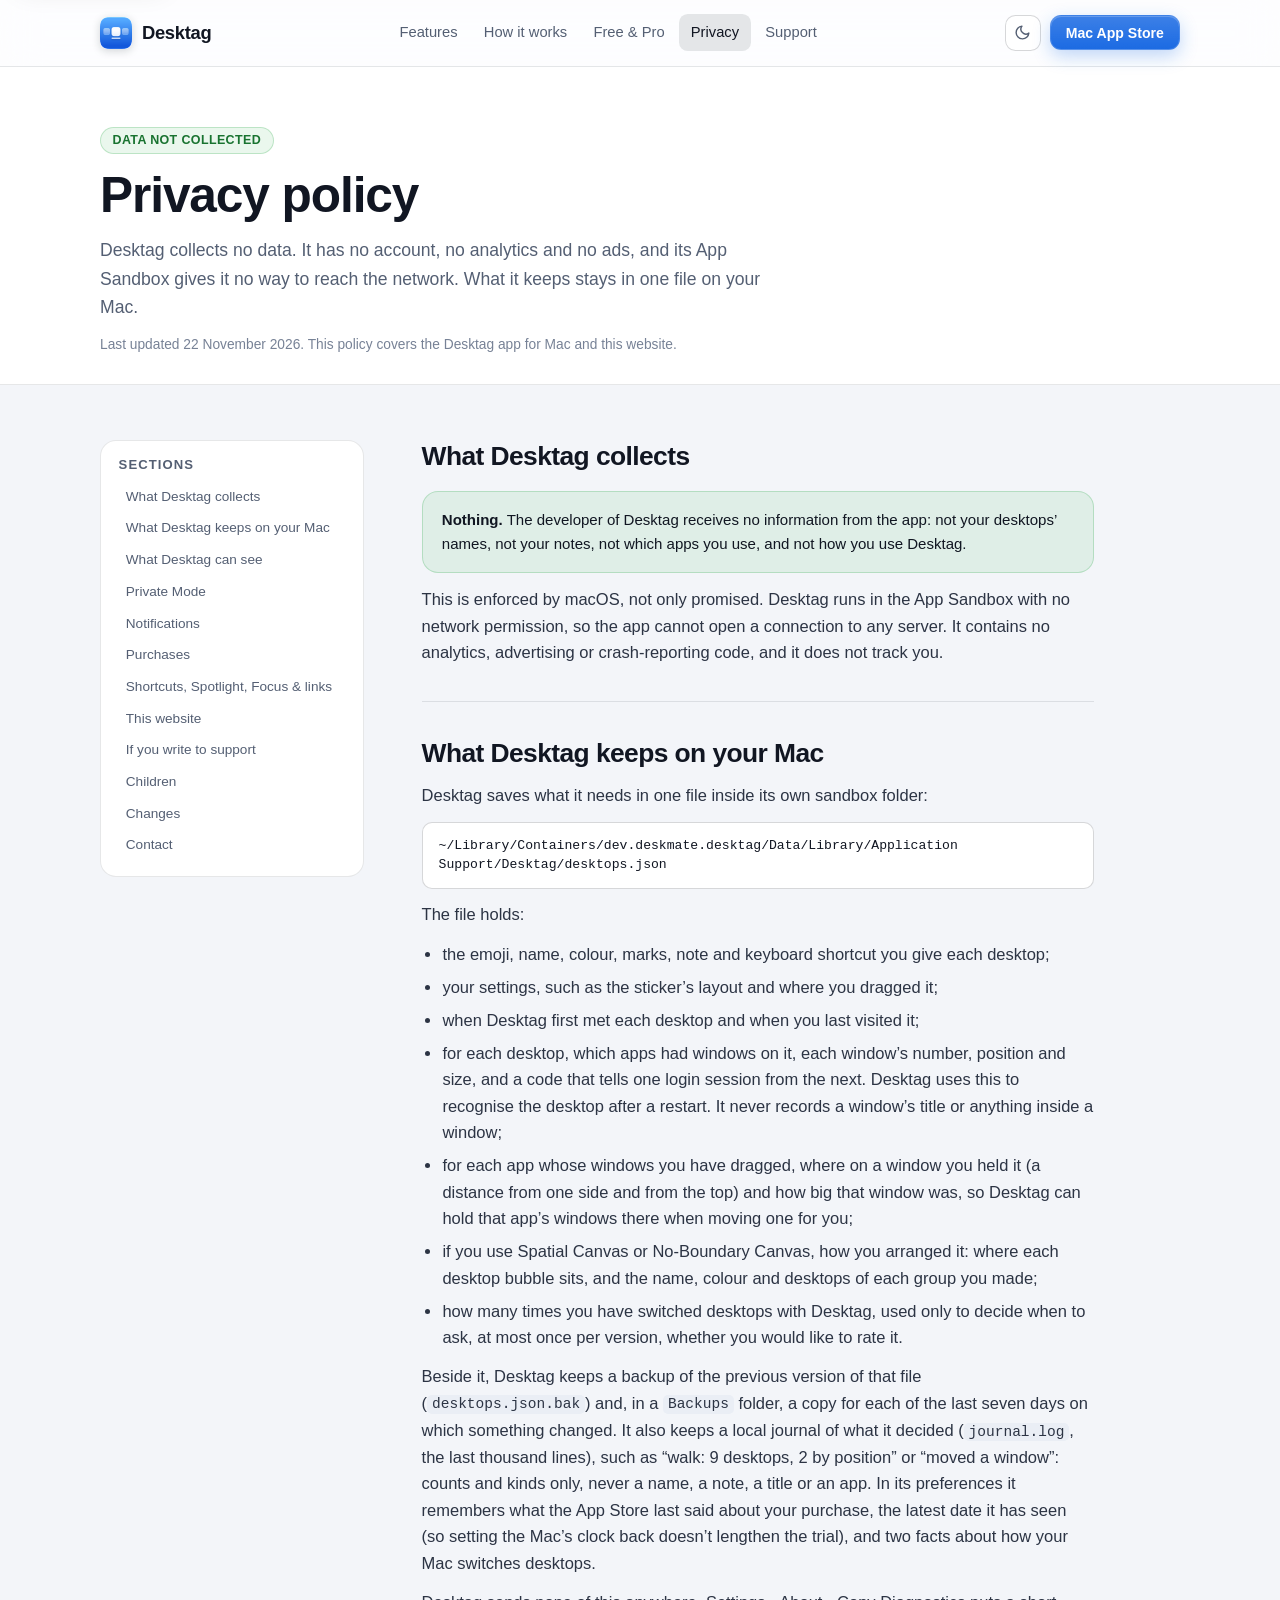
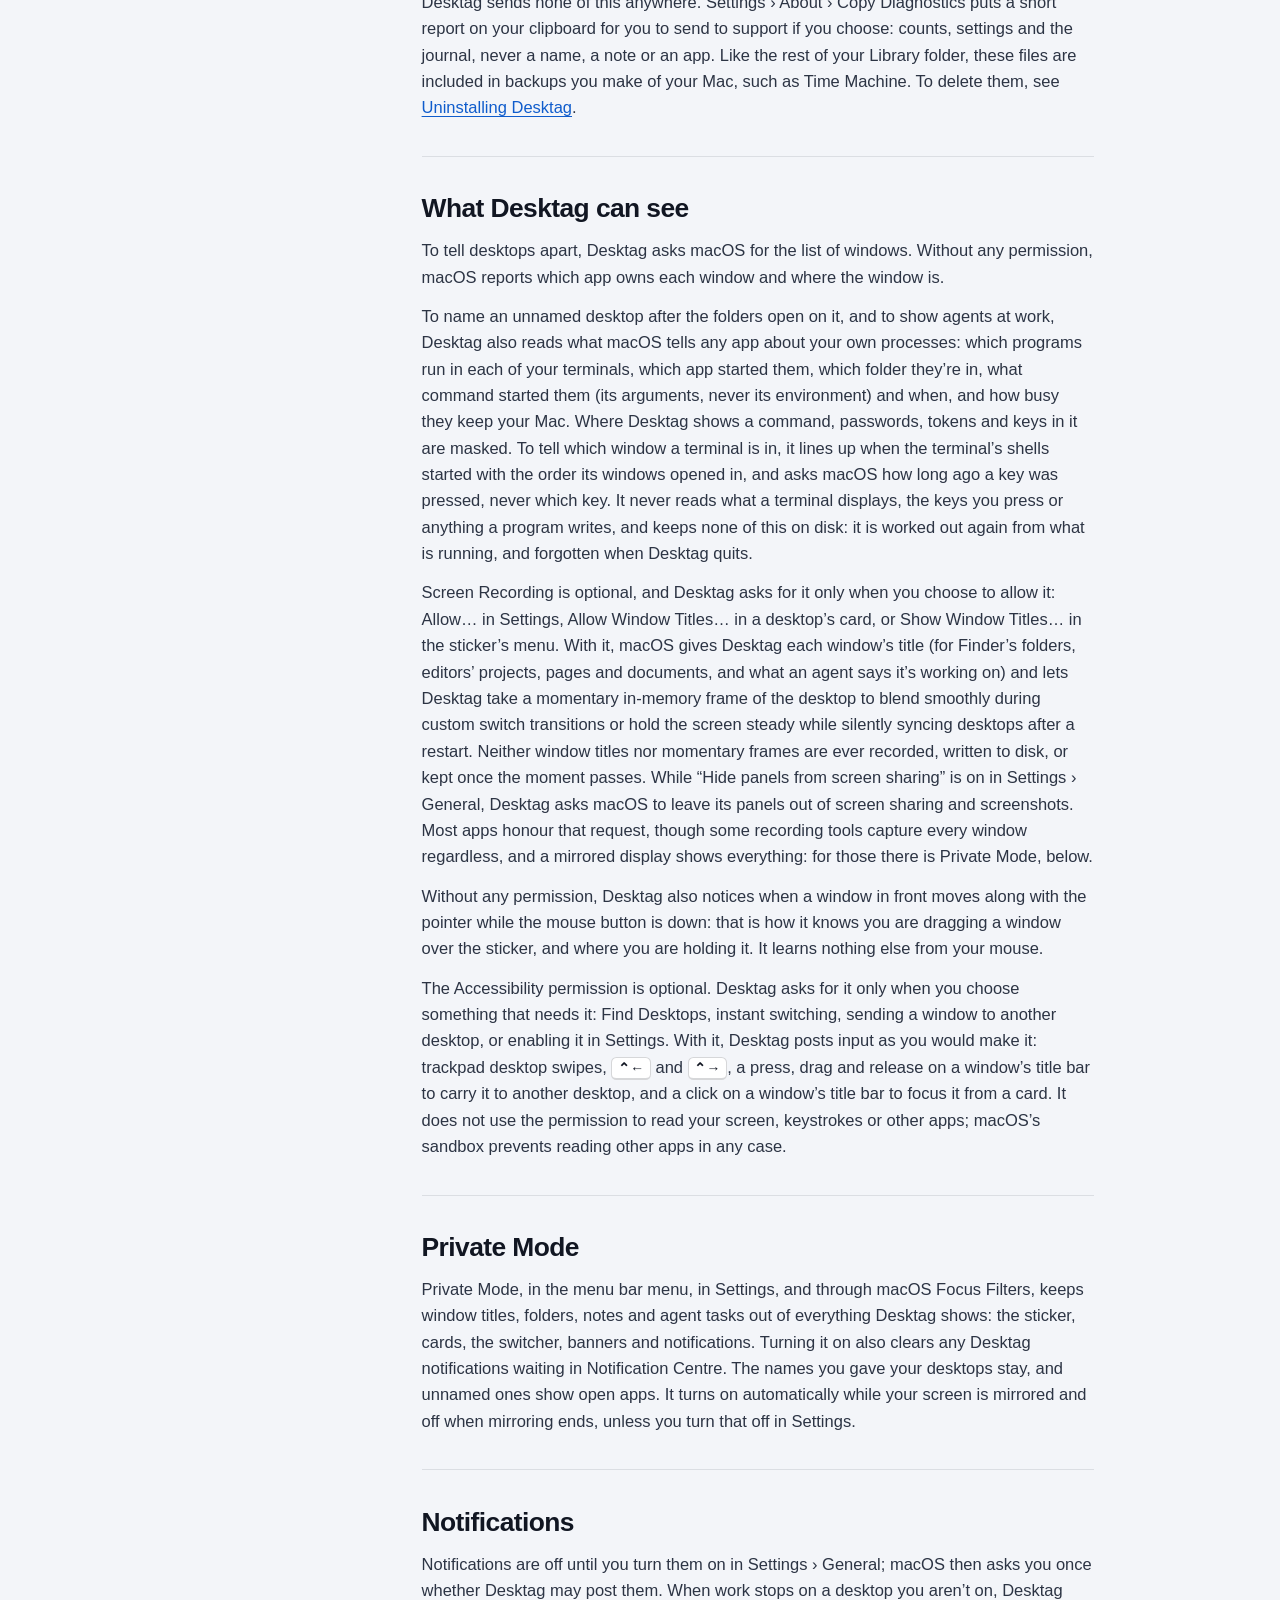
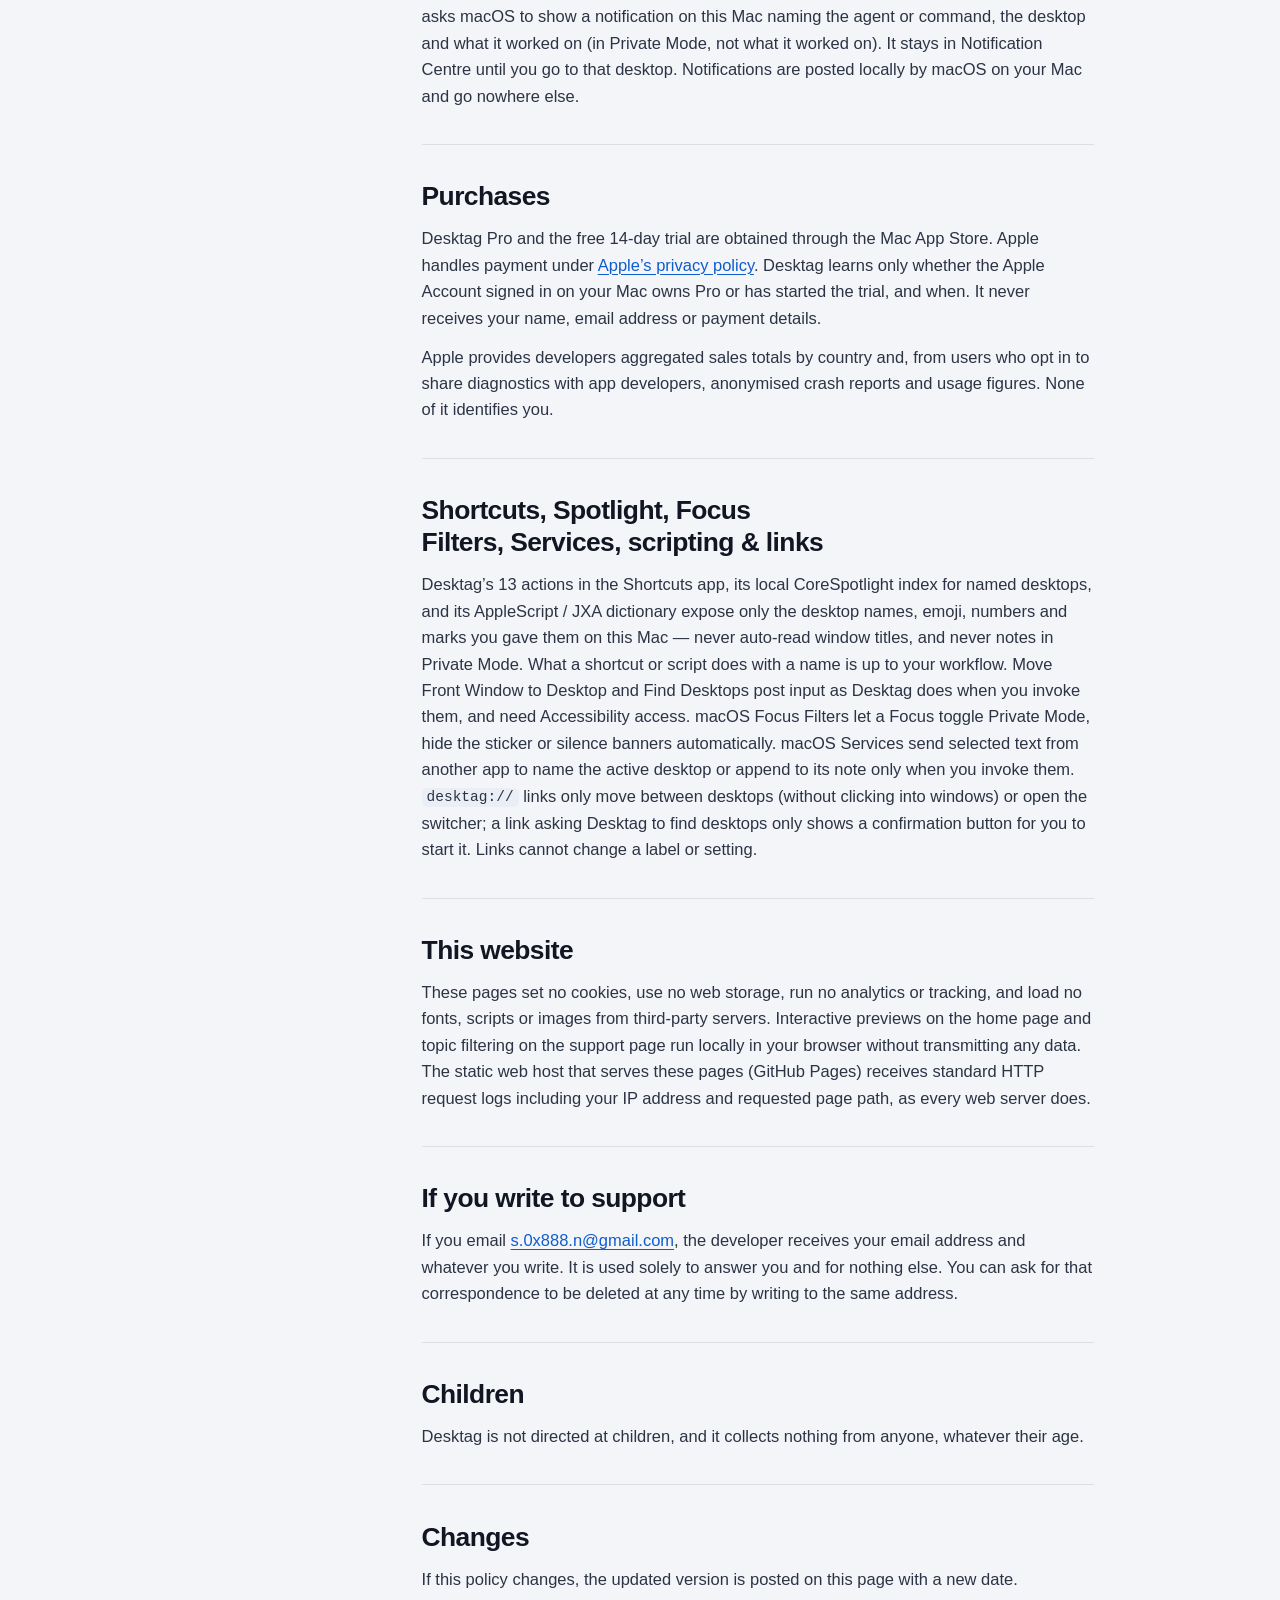
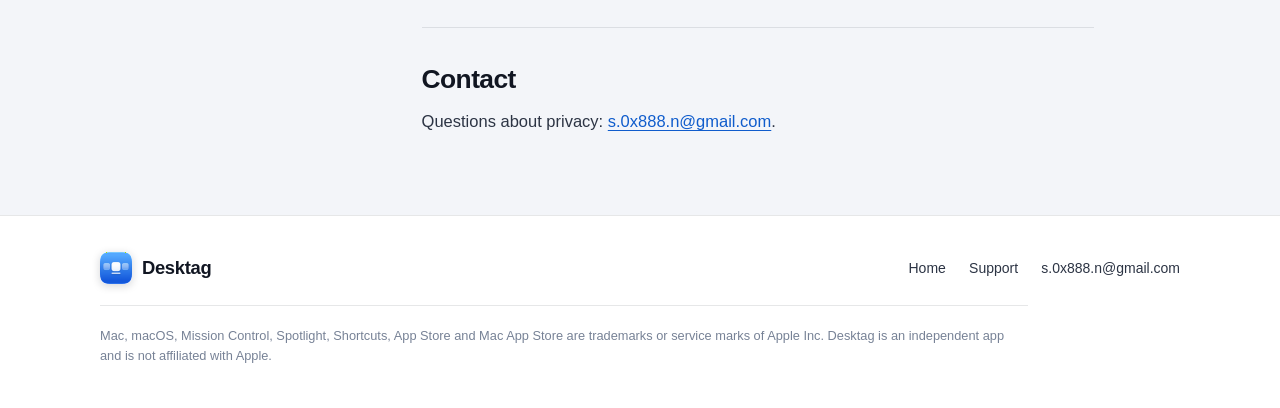
==== commit c06ce6c7: "Configure support email s.0x888.n@gmail.com" ====
--- a/privacy.html
+++ b/privacy.html
@@ -6,14 +6,14 @@
 <title>Privacy policy — Desktag</title>
 <meta name="description" content="Desktag collects no data. It runs in the macOS App Sandbox with no network permission; everything it keeps stays in one file on your Mac, and purchases are handled by Apple.">
 <meta property="og:type" content="website">
-<meta property="og:url" content="SITE_URL/privacy.html">
+<meta property="og:url" content="https://x0x888.github.io/desktag/privacy.html">
 <meta property="og:title" content="Privacy policy — Desktag">
 <meta property="og:description" content="Desktag collects no data. What it keeps stays on your Mac, and purchases are handled by Apple.">
-<meta property="og:image" content="SITE_URL/assets/og.jpg">
+<meta property="og:image" content="https://x0x888.github.io/desktag/assets/og.jpg">
 <meta property="og:image:width" content="1200">
 <meta property="og:image:height" content="630">
 <meta name="twitter:card" content="summary_large_image">
-<link rel="canonical" href="SITE_URL/privacy.html">
+<link rel="canonical" href="https://x0x888.github.io/desktag/privacy.html">
 <link rel="icon" type="image/png" href="assets/favicon.png">
 <link rel="apple-touch-icon" href="assets/apple-touch-icon.png">
 <link rel="stylesheet" href="assets/css/styles.css">
@@ -146,7 +146,7 @@
 
       <section class="prose-section" id="email">
         <h2>If you write to support</h2>
-        <p>If you email <a href="mailto:SUPPORT_EMAIL">SUPPORT_EMAIL</a>, the developer receives your email address and whatever you write. It is used solely to answer you and for nothing else. You can ask for that correspondence to be deleted at any time by writing to the same address.</p>
+        <p>If you email <a href="mailto:s.0x888.n@gmail.com">s.0x888.n@gmail.com</a>, the developer receives your email address and whatever you write. It is used solely to answer you and for nothing else. You can ask for that correspondence to be deleted at any time by writing to the same address.</p>
       </section>
 
       <section class="prose-section" id="children">
@@ -161,7 +161,7 @@
 
       <section class="prose-section" id="contact">
         <h2>Contact</h2>
-        <p>Questions about privacy: <a href="mailto:SUPPORT_EMAIL">SUPPORT_EMAIL</a>.</p>
+        <p>Questions about privacy: <a href="mailto:s.0x888.n@gmail.com">s.0x888.n@gmail.com</a>.</p>
       </section>
 
     </div>
@@ -178,7 +178,7 @@
       <ul class="footer-links">
         <li><a href="index.html">Home</a></li>
         <li><a href="support.html">Support</a></li>
-        <li><a href="mailto:SUPPORT_EMAIL">SUPPORT_EMAIL</a></li>
+        <li><a href="mailto:s.0x888.n@gmail.com">s.0x888.n@gmail.com</a></li>
       </ul>
     </div>
     <p class="footer-legal">
